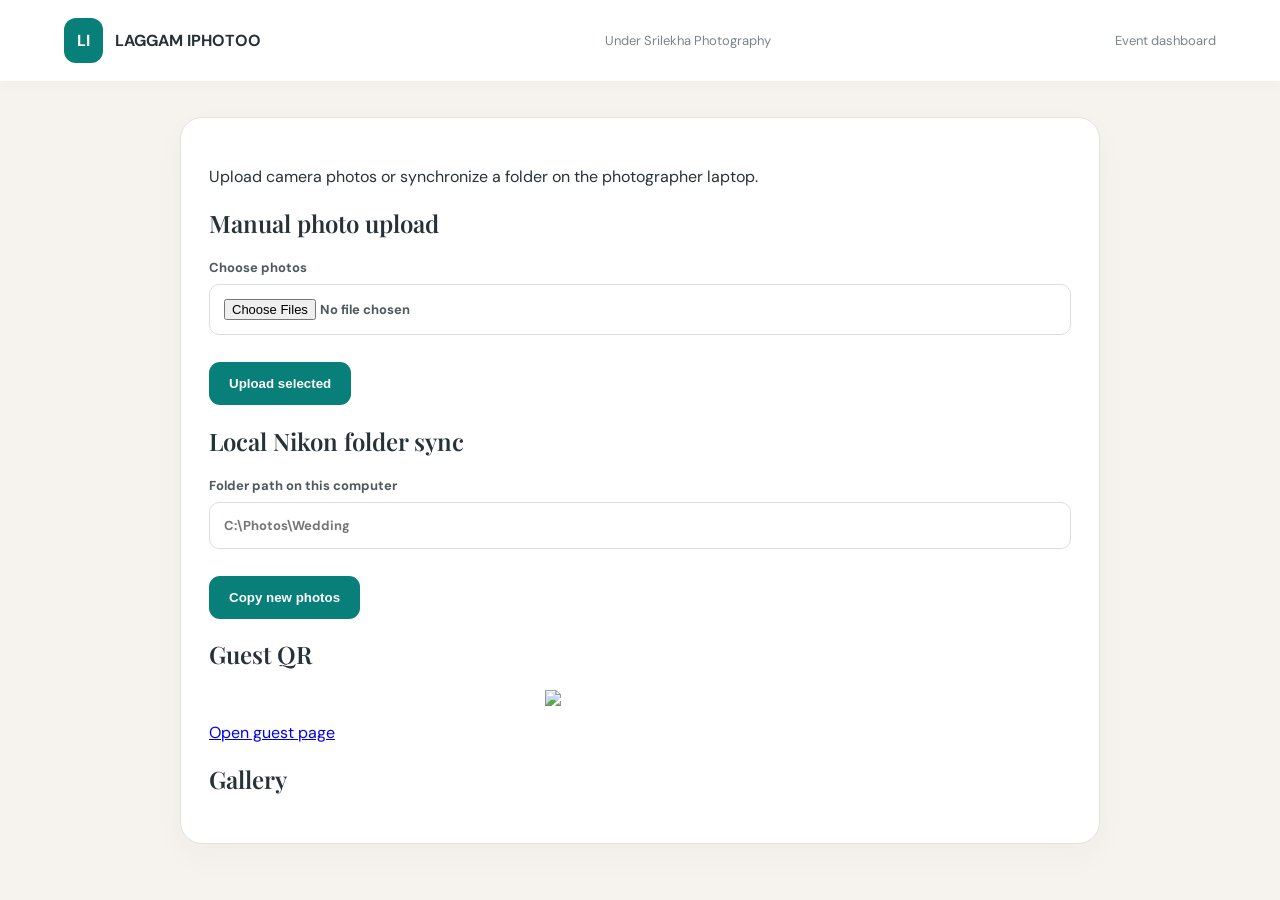
==== static/admin.html @ aba1d972 "LAGGAM IPHOTOO wedding platform" ====
<!doctype html><html><head><meta charset="utf-8"><meta name="viewport" content="width=device-width,initial-scale=1"><title>Event admin | LAGGAM IPHOTOO</title><link rel="stylesheet" href="/static/style.css"></head><body><nav><div class="logo">LI</div><b>LAGGAM IPHOTOO</b><span>Under Srilekha Photography</span><span>Event dashboard</span></nav><main><section class="panel"><h1 id="title"></h1><p>Upload camera photos or synchronize a folder on the photographer laptop.</p><h2>Manual photo upload</h2><form id="upload"><label>Choose photos<input type="file" name="file" accept="image/*" multiple required></label><button>Upload selected</button></form><h2>Local Nikon folder sync</h2><form id="sync"><label>Folder path on this computer<input name="folder" placeholder="C:\Photos\Wedding" required></label><button>Copy new photos</button></form><p id="status"></p><h2>Guest QR</h2><img id="qr" class="qr" src="/api/events/__ID__/qr"><p><a href="/event/__ID__">Open guest page</a></p><h2>Gallery</h2><div id="gallery" class="gallery"></div></section></main><script>const ev=__EVENT__,id='__ID__';document.querySelector('#title').textContent=ev.name;async function refresh(){let r=await fetch(`/api/events/${id}/photos`),a=await r.json();document.querySelector('#gallery').innerHTML=a.map(x=>`<article><img src="${x.url}"><a download href="${x.url}">Download</a></article>`).join('')}refresh();document.querySelector('#upload').onsubmit=async e=>{e.preventDefault();let files=e.target.file.files,s=document.querySelector('#status');for(let f of files){let fd=new FormData();fd.append('file',f);await fetch(`/api/events/${id}/upload`,{method:'POST',body:fd})}s.textContent='Upload complete';refresh()};document.querySelector('#sync').onsubmit=async e=>{e.preventDefault();let r=await fetch(`/api/events/${id}/sync-folder`,{method:'POST',body:new FormData(e.target)}),d=await r.json();document.querySelector('#status').textContent=d.copied!==undefined?`${d.copied} new photos copied`:d.detail;refresh()};</script></body></html>
---- static/style.css ----
@import url('https://fonts.googleapis.com/css2?family=DM+Sans:wght@400;500;700&family=Playfair+Display:wght@500;600;700&display=swap');:root{--teal:#087f78;--gold:#d6ad65;--ink:#263238;--cream:#fffaf2}*{box-sizing:border-box}body{margin:0;background:#f6f3ef;color:var(--ink);font-family:'DM Sans',sans-serif}nav{display:flex;align-items:center;gap:12px;padding:18px max(5vw,20px);background:white;box-shadow:0 2px 14px #00000008}nav span{margin-left:auto;color:#78858a;font-size:13px}.logo{background:var(--teal);color:white;font-weight:700;border-radius:12px;padding:12px 13px}main{max-width:960px;margin:36px auto;padding:0 20px}.hero{padding:35px 10px 24px}.eyebrow{letter-spacing:3px;color:var(--teal);font-size:11px;font-weight:700}.hero h1,.wedding h1{font:600 clamp(38px,7vw,65px) 'Playfair Display',serif;margin:12px 0}.hero h1 em{color:var(--teal)}.hero p{color:#657176;max-width:550px;line-height:1.7}.panel,.wedding{background:white;border:1px solid #e8e1d8;border-radius:22px;padding:28px;margin:18px 0;box-shadow:0 12px 35px #3b241008}.panel h2{font:600 24px 'Playfair Display',serif}label{display:block;font-size:13px;font-weight:700;margin:15px 0;color:#4c5a5d}input{display:block;width:100%;margin-top:8px;border:1px solid #d9dfdd;border-radius:10px;padding:14px;font:inherit;background:#fff}button{background:var(--teal);color:white;border:0;border-radius:11px;padding:14px 20px;font-weight:700;cursor:pointer;margin-top:12px}button:hover{filter:brightness(.94)}.two{display:grid;grid-template-columns:1fr 1fr;gap:16px}.success{margin-top:20px;padding:18px;background:#edf8f4;border-radius:12px;line-height:2}.qr{width:190px;max-width:100%;display:block;margin:15px auto}.wedding{text-align:center;padding:clamp(35px,8vw,75px) 25px;background:linear-gradient(135deg,#fffaf2,#f8e8df);border-color:#ead5b4}.wedding h1{font-size:clamp(35px,8vw,62px);color:#7d3045}.wedding p{color:#74656a;line-height:1.7}.ornament{color:var(--gold);margin:20px}.hidden{display:none}.gallery{display:grid;grid-template-columns:repeat(auto-fill,minmax(160px,1fr));gap:14px;margin-top:20px}.gallery article{background:#fff;border:1px solid #e6e6e6;border-radius:12px;overflow:hidden}.gallery img{width:100%;height:190px;object-fit:cover}.gallery a{display:block;padding:10px;color:var(--teal);font-weight:700}footer{text-align:center;color:#92999a;padding:35px;font-size:12px}@media(max-width:600px){main{margin:15px auto}.two{grid-template-columns:1fr}nav span{font-size:11px}.panel{padding:20px}}
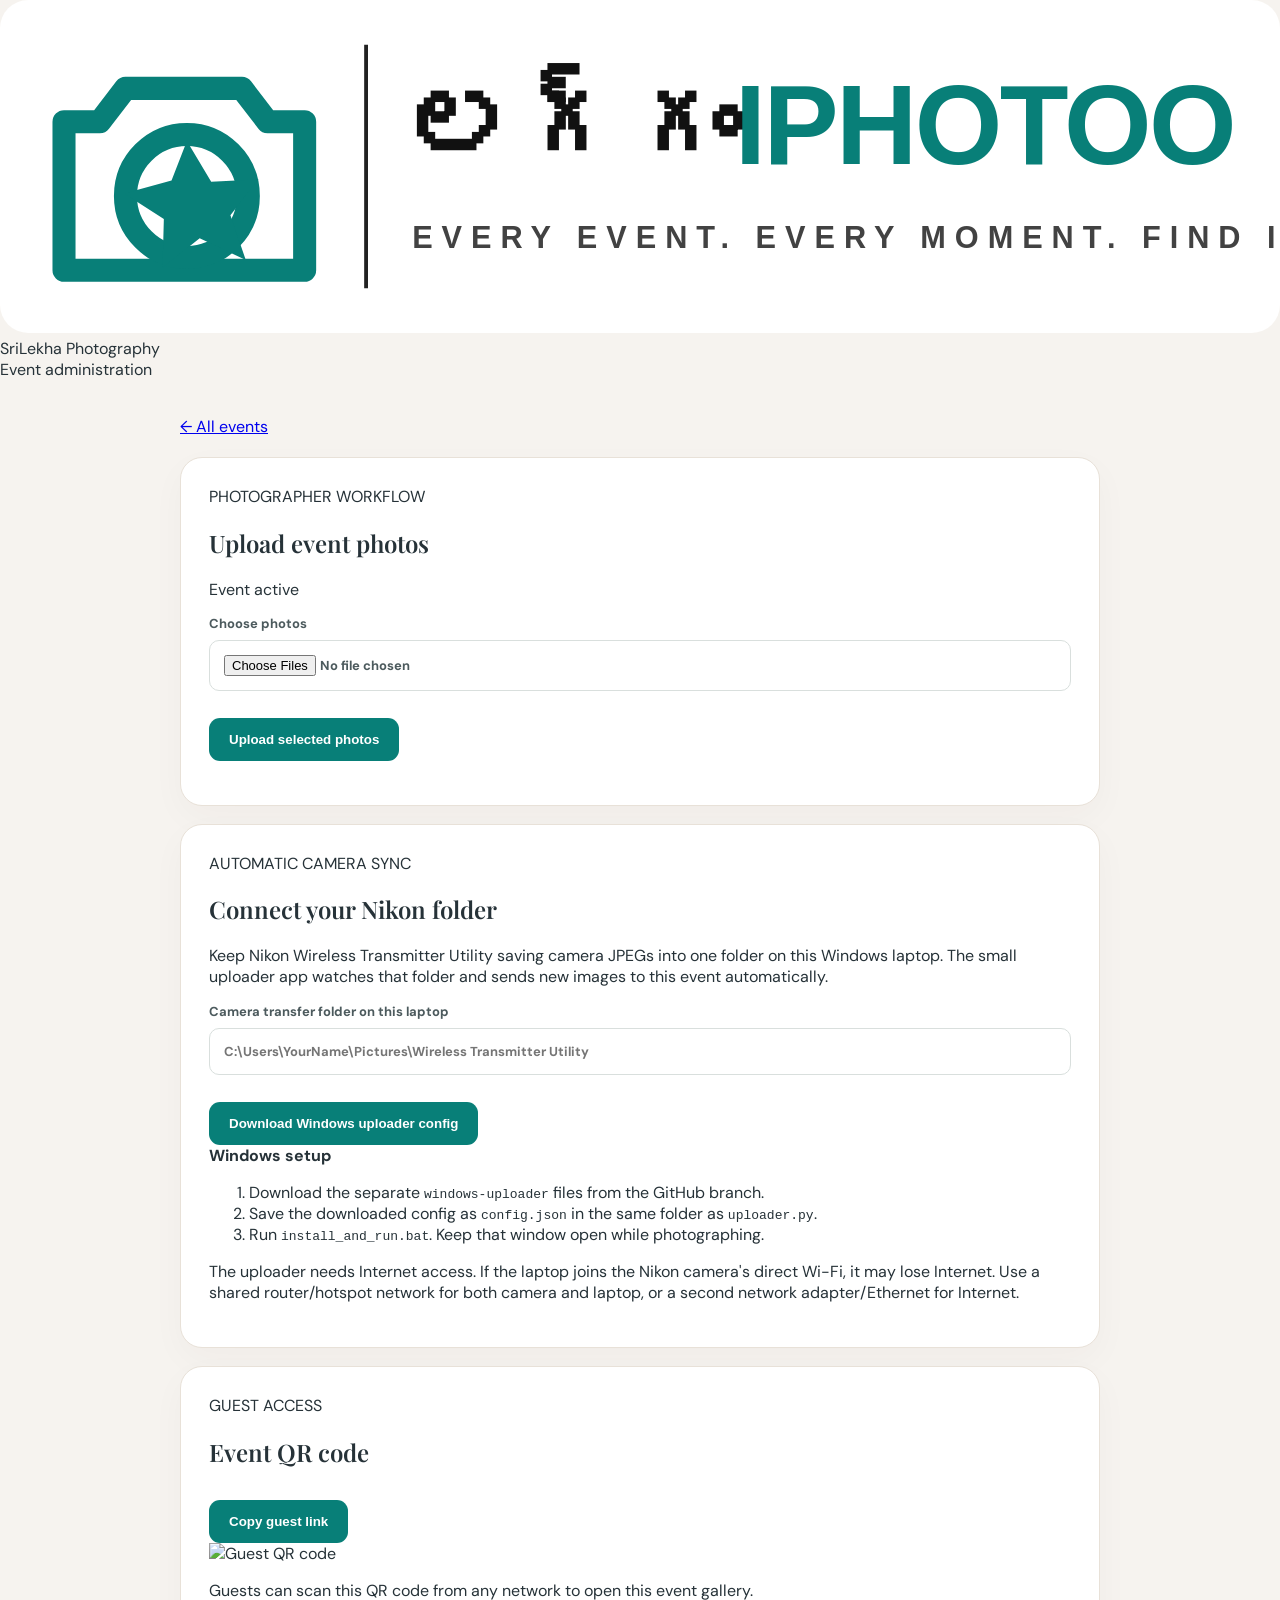
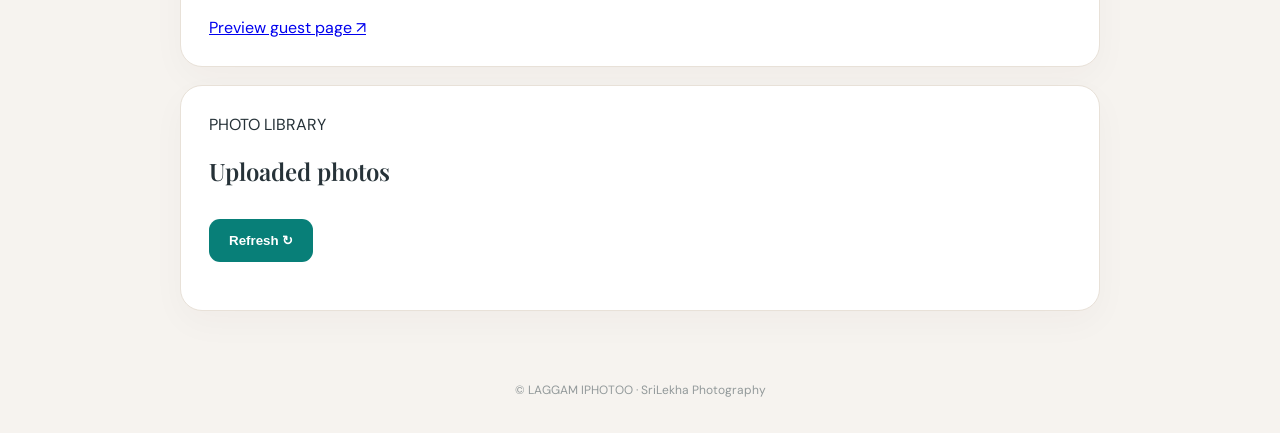
==== commit 0f322926: "Refresh event branding and event management UI" ====
--- a/static/admin.html
+++ b/static/admin.html
@@ -1 +1,19 @@
-<!doctype html><html><head><meta charset="utf-8"><meta name="viewport" content="width=device-width,initial-scale=1"><title>Event admin | LAGGAM IPHOTOO</title><link rel="stylesheet" href="/static/style.css"></head><body><nav><div class="logo">LI</div><b>LAGGAM IPHOTOO</b><span>Under Srilekha Photography</span><span>Event dashboard</span></nav><main><section class="panel"><h1 id="title"></h1><p>Upload camera photos or synchronize a folder on the photographer laptop.</p><h2>Manual photo upload</h2><form id="upload"><label>Choose photos<input type="file" name="file" accept="image/*" multiple required></label><button>Upload selected</button></form><h2>Local Nikon folder sync</h2><form id="sync"><label>Folder path on this computer<input name="folder" placeholder="C:\Photos\Wedding" required></label><button>Copy new photos</button></form><p id="status"></p><h2>Guest QR</h2><img id="qr" class="qr" src="/api/events/__ID__/qr"><p><a href="/event/__ID__">Open guest page</a></p><h2>Gallery</h2><div id="gallery" class="gallery"></div></section></main><script>const ev=__EVENT__,id='__ID__';document.querySelector('#title').textContent=ev.name;async function refresh(){let r=await fetch(`/api/events/${id}/photos`),a=await r.json();document.querySelector('#gallery').innerHTML=a.map(x=>`<article><img src="${x.url}"><a download href="${x.url}">Download</a></article>`).join('')}refresh();document.querySelector('#upload').onsubmit=async e=>{e.preventDefault();let files=e.target.file.files,s=document.querySelector('#status');for(let f of files){let fd=new FormData();fd.append('file',f);await fetch(`/api/events/${id}/upload`,{method:'POST',body:fd})}s.textContent='Upload complete';refresh()};document.querySelector('#sync').onsubmit=async e=>{e.preventDefault();let r=await fetch(`/api/events/${id}/sync-folder`,{method:'POST',body:new FormData(e.target)}),d=await r.json();document.querySelector('#status').textContent=d.copied!==undefined?`${d.copied} new photos copied`:d.detail;refresh()};</script></body></html>+<!doctype html>
+<html lang="en"><head><meta charset="utf-8"><meta name="viewport" content="width=device-width,initial-scale=1"><title>Event admin | LAGGAM IPHOTOO</title><link rel="stylesheet" href="/static/style.css"></head><body>
+<header class="site-header"><a class="brand" href="/"><img src="/static/logo.svg" alt="LAGGAM IPHOTOO logo"></a><div class="studio-name">SriLekha Photography</div><span class="header-tagline">Event administration</span></header>
+<main class="shell admin-shell"><a class="back-link" href="/">← All events</a><section class="admin-title"><div><div class="section-kicker" id="event-type"></div><h1 id="event-name"></h1><p id="event-meta" class="muted"></p></div><div class="event-code-badge" id="event-code"></div></section>
+<section class="panel"><div class="events-heading"><div><div class="section-kicker">PHOTOGRAPHER WORKFLOW</div><h2>Upload event photos</h2></div><span class="status-pill">Event active</span></div><form id="upload-form"><label>Choose photos<input type="file" name="files" accept="image/jpeg,image/png,image/webp" multiple required></label><button class="primary" type="submit">Upload selected photos</button></form><p id="upload-status" class="status-message" aria-live="polite"></p></section>
+<section class="panel"><div class="section-kicker">AUTOMATIC CAMERA SYNC</div><h2>Connect your Nikon folder</h2><p>Keep Nikon Wireless Transmitter Utility saving camera JPEGs into one folder on this Windows laptop. The small uploader app watches that folder and sends new images to this event automatically.</p><label>Camera transfer folder on this laptop<input id="watch-folder" placeholder="C:\Users\YourName\Pictures\Wireless Transmitter Utility"></label><button class="secondary" id="download-config" type="button">Download Windows uploader config</button><div class="instruction-box"><strong>Windows setup</strong><ol><li>Download the separate <code>windows-uploader</code> files from the GitHub branch.</li><li>Save the downloaded config as <code>config.json</code> in the same folder as <code>uploader.py</code>.</li><li>Run <code>install_and_run.bat</code>. Keep that window open while photographing.</li></ol></div><p class="warning-note">The uploader needs Internet access. If the laptop joins the Nikon camera's direct Wi-Fi, it may lose Internet. Use a shared router/hotspot network for both camera and laptop, or a second network adapter/Ethernet for Internet.</p></section>
+<section class="panel"><div class="events-heading"><div><div class="section-kicker">GUEST ACCESS</div><h2>Event QR code</h2></div><button class="secondary small" id="copy-link" type="button">Copy guest link</button></div><img id="qr" class="qr-large" src="/api/events/__ID__/qr" alt="Guest QR code"><p class="muted">Guests can scan this QR code from any network to open this event gallery.</p><a class="text-link" href="/event/__ID__" target="_blank">Preview guest page ↗</a></section>
+<section class="panel"><div class="events-heading"><div><div class="section-kicker">PHOTO LIBRARY</div><h2>Uploaded photos</h2></div><button class="secondary small" id="refresh-gallery" type="button">Refresh ↻</button></div><p id="photo-count" class="muted"></p><div id="gallery" class="gallery"></div></section></main><footer>© LAGGAM IPHOTOO <span>·</span> SriLekha Photography</footer>
+<script>
+const ev=__EVENT__,id='__ID__',adminToken='__ADMIN_TOKEN__';const $=s=>document.querySelector(s);const auth={'X-Admin-Token':adminToken};
+$('#event-name').textContent=ev.name;$('#event-type').textContent=(ev.event_type||'EVENT').toUpperCase();$('#event-meta').textContent=[ev.date,ev.venue].filter(Boolean).join(' · ');$('#event-code').textContent='CODE '+id;
+const guestUrl=location.origin+'/event/'+id;
+async function refreshGallery(){try{const r=await fetch('/api/events/'+id+'/photos',{headers:auth});if(!r.ok)throw new Error('Gallery access denied. Reopen the private admin link.');const photos=await r.json();$('#photo-count').textContent=photos.length+' photos in this event';$('#gallery').innerHTML='';for(const p of photos){const article=document.createElement('article'),img=document.createElement('img'),a=document.createElement('a');img.src=p.url;img.alt='Event photo';a.href=p.url;a.download=p.name;a.textContent='Download';article.append(img,a);$('#gallery').append(article)}if(!photos.length)$('#gallery').innerHTML='<p class="muted">No photos uploaded yet.</p>'}catch(e){$('#photo-count').textContent=e.message}}
+$('#upload-form').onsubmit=async e=>{e.preventDefault();const files=[...e.target.files.files];const status=$('#upload-status');for(let i=0;i<files.length;i++){status.textContent='Uploading '+(i+1)+' of '+files.length+'…';const fd=new FormData();fd.append('file',files[i]);const r=await fetch('/api/events/'+id+'/upload',{method:'POST',headers:auth,body:fd});const d=await r.json();if(!r.ok){status.textContent=d.detail||'Upload failed';return}}status.textContent='Uploads complete. Face indexing is attempted for each photo; check the status returned by the server.';e.target.reset();refreshGallery()};
+$('#refresh-gallery').onclick=refreshGallery;
+$('#copy-link').onclick=()=>navigator.clipboard?.writeText(guestUrl);
+$('#download-config').onclick=()=>{const folder=$('#watch-folder').value.trim();if(!folder){alert('Enter the exact Nikon transfer folder path first.');return}const config={base_url:location.origin,event_id:id,admin_token:adminToken,watch_folder:folder,poll_seconds:4};const blob=new Blob([JSON.stringify(config,null,2)],{type:'application/json'});const url=URL.createObjectURL(blob),a=document.createElement('a');a.href=url;a.download='laggam-uploader-'+id+'.json';a.click();URL.revokeObjectURL(url)};
+refreshGallery();
+</script></body></html>
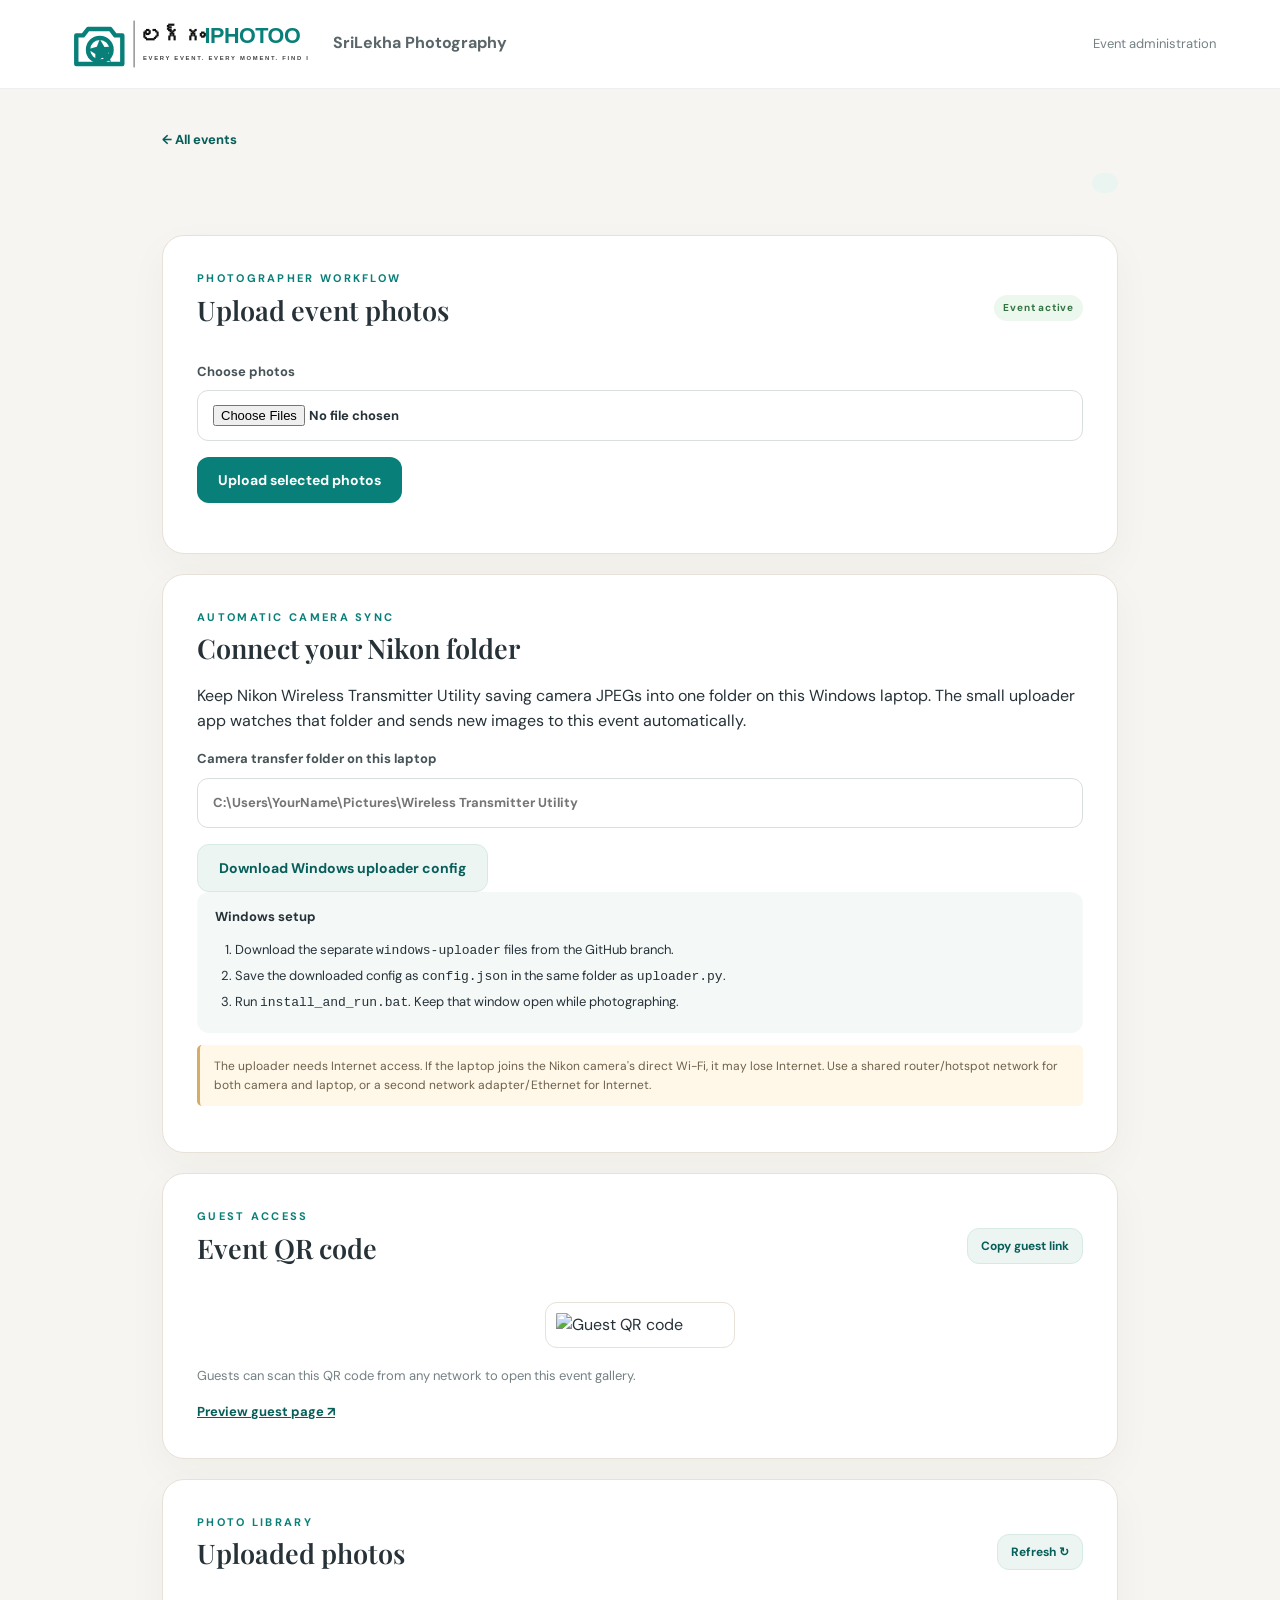
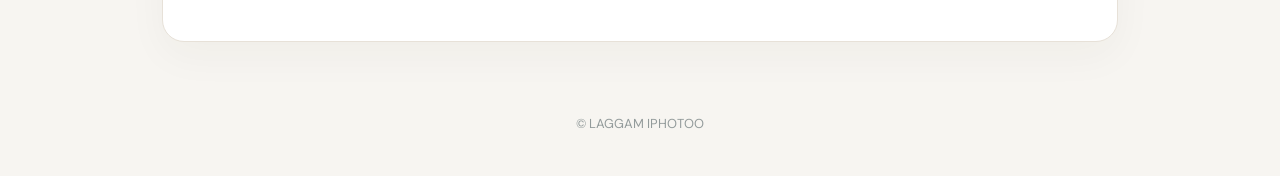
==== commit 3c672577: "Keep SriLekha Photography branding in header only" ====
--- a/static/admin.html
+++ b/static/admin.html
@@ -5,7 +5,7 @@
 <section class="panel"><div class="events-heading"><div><div class="section-kicker">PHOTOGRAPHER WORKFLOW</div><h2>Upload event photos</h2></div><span class="status-pill">Event active</span></div><form id="upload-form"><label>Choose photos<input type="file" name="files" accept="image/jpeg,image/png,image/webp" multiple required></label><button class="primary" type="submit">Upload selected photos</button></form><p id="upload-status" class="status-message" aria-live="polite"></p></section>
 <section class="panel"><div class="section-kicker">AUTOMATIC CAMERA SYNC</div><h2>Connect your Nikon folder</h2><p>Keep Nikon Wireless Transmitter Utility saving camera JPEGs into one folder on this Windows laptop. The small uploader app watches that folder and sends new images to this event automatically.</p><label>Camera transfer folder on this laptop<input id="watch-folder" placeholder="C:\Users\YourName\Pictures\Wireless Transmitter Utility"></label><button class="secondary" id="download-config" type="button">Download Windows uploader config</button><div class="instruction-box"><strong>Windows setup</strong><ol><li>Download the separate <code>windows-uploader</code> files from the GitHub branch.</li><li>Save the downloaded config as <code>config.json</code> in the same folder as <code>uploader.py</code>.</li><li>Run <code>install_and_run.bat</code>. Keep that window open while photographing.</li></ol></div><p class="warning-note">The uploader needs Internet access. If the laptop joins the Nikon camera's direct Wi-Fi, it may lose Internet. Use a shared router/hotspot network for both camera and laptop, or a second network adapter/Ethernet for Internet.</p></section>
 <section class="panel"><div class="events-heading"><div><div class="section-kicker">GUEST ACCESS</div><h2>Event QR code</h2></div><button class="secondary small" id="copy-link" type="button">Copy guest link</button></div><img id="qr" class="qr-large" src="/api/events/__ID__/qr" alt="Guest QR code"><p class="muted">Guests can scan this QR code from any network to open this event gallery.</p><a class="text-link" href="/event/__ID__" target="_blank">Preview guest page ↗</a></section>
-<section class="panel"><div class="events-heading"><div><div class="section-kicker">PHOTO LIBRARY</div><h2>Uploaded photos</h2></div><button class="secondary small" id="refresh-gallery" type="button">Refresh ↻</button></div><p id="photo-count" class="muted"></p><div id="gallery" class="gallery"></div></section></main><footer>© LAGGAM IPHOTOO <span>·</span> SriLekha Photography</footer>
+<section class="panel"><div class="events-heading"><div><div class="section-kicker">PHOTO LIBRARY</div><h2>Uploaded photos</h2></div><button class="secondary small" id="refresh-gallery" type="button">Refresh ↻</button></div><p id="photo-count" class="muted"></p><div id="gallery" class="gallery"></div></section></main><footer>© LAGGAM IPHOTOO</footer>
 <script>
 const ev=__EVENT__,id='__ID__',adminToken='__ADMIN_TOKEN__';const $=s=>document.querySelector(s);const auth={'X-Admin-Token':adminToken};
 $('#event-name').textContent=ev.name;$('#event-type').textContent=(ev.event_type||'EVENT').toUpperCase();$('#event-meta').textContent=[ev.date,ev.venue].filter(Boolean).join(' · ');$('#event-code').textContent='CODE '+id;
--- a/static/style.css
+++ b/static/style.css
@@ -1 +1,15 @@
-@import url('https://fonts.googleapis.com/css2?family=DM+Sans:wght@400;500;700&family=Playfair+Display:wght@500;600;700&display=swap');:root{--teal:#087f78;--gold:#d6ad65;--ink:#263238;--cream:#fffaf2}*{box-sizing:border-box}body{margin:0;background:#f6f3ef;color:var(--ink);font-family:'DM Sans',sans-serif}nav{display:flex;align-items:center;gap:12px;padding:18px max(5vw,20px);background:white;box-shadow:0 2px 14px #00000008}nav span{margin-left:auto;color:#78858a;font-size:13px}.logo{background:var(--teal);color:white;font-weight:700;border-radius:12px;padding:12px 13px}main{max-width:960px;margin:36px auto;padding:0 20px}.hero{padding:35px 10px 24px}.eyebrow{letter-spacing:3px;color:var(--teal);font-size:11px;font-weight:700}.hero h1,.wedding h1{font:600 clamp(38px,7vw,65px) 'Playfair Display',serif;margin:12px 0}.hero h1 em{color:var(--teal)}.hero p{color:#657176;max-width:550px;line-height:1.7}.panel,.wedding{background:white;border:1px solid #e8e1d8;border-radius:22px;padding:28px;margin:18px 0;box-shadow:0 12px 35px #3b241008}.panel h2{font:600 24px 'Playfair Display',serif}label{display:block;font-size:13px;font-weight:700;margin:15px 0;color:#4c5a5d}input{display:block;width:100%;margin-top:8px;border:1px solid #d9dfdd;border-radius:10px;padding:14px;font:inherit;background:#fff}button{background:var(--teal);color:white;border:0;border-radius:11px;padding:14px 20px;font-weight:700;cursor:pointer;margin-top:12px}button:hover{filter:brightness(.94)}.two{display:grid;grid-template-columns:1fr 1fr;gap:16px}.success{margin-top:20px;padding:18px;background:#edf8f4;border-radius:12px;line-height:2}.qr{width:190px;max-width:100%;display:block;margin:15px auto}.wedding{text-align:center;padding:clamp(35px,8vw,75px) 25px;background:linear-gradient(135deg,#fffaf2,#f8e8df);border-color:#ead5b4}.wedding h1{font-size:clamp(35px,8vw,62px);color:#7d3045}.wedding p{color:#74656a;line-height:1.7}.ornament{color:var(--gold);margin:20px}.hidden{display:none}.gallery{display:grid;grid-template-columns:repeat(auto-fill,minmax(160px,1fr));gap:14px;margin-top:20px}.gallery article{background:#fff;border:1px solid #e6e6e6;border-radius:12px;overflow:hidden}.gallery img{width:100%;height:190px;object-fit:cover}.gallery a{display:block;padding:10px;color:var(--teal);font-weight:700}footer{text-align:center;color:#92999a;padding:35px;font-size:12px}@media(max-width:600px){main{margin:15px auto}.two{grid-template-columns:1fr}nav span{font-size:11px}.panel{padding:20px}}+@import url('https://fonts.googleapis.com/css2?family=DM+Sans:wght@400;500;600;700&family=Playfair+Display:wght@500;600;700&family=Noto+Sans+Telugu:wght@500;700&display=swap');
+:root{--teal:#087f78;--teal-dark:#075e59;--gold:#d5ad64;--ink:#263238;--muted:#758084;--cream:#fbf7f0;--border:#e7e1d8;--rose:#80334b}
+*{box-sizing:border-box}body{margin:0;background:#f7f5f1;color:var(--ink);font-family:'DM Sans',sans-serif;line-height:1.55}
+.site-header{min-height:82px;padding:12px clamp(18px,5vw,70px);background:#fff;display:flex;align-items:center;gap:24px;border-bottom:1px solid #eee;position:sticky;top:0;z-index:10}
+.brand{display:flex;align-items:center;min-width:240px}.brand img{width:245px;max-width:100%;height:auto;display:block}.studio-name{font-weight:700;color:#596569;white-space:nowrap}.header-tagline{margin-left:auto;color:var(--muted);font-size:13px;text-align:right}
+.shell{max-width:1060px;margin:38px auto;padding:0 22px}.hero{padding:22px 8px 30px}.eyebrow,.section-kicker{color:var(--teal);font-size:11px;letter-spacing:2.3px;font-weight:700;text-transform:uppercase}.hero h1{font:600 clamp(38px,6.5vw,68px)/1.12 'Playfair Display',serif;margin:12px 0 14px}.hero h1 em{color:var(--teal)}.hero p{max-width:720px;color:var(--muted);font-size:17px}
+.panel{background:#fff;border:1px solid var(--border);border-radius:22px;padding:clamp(20px,4vw,34px);margin:20px 0;box-shadow:0 14px 40px #3c28100a}.panel h2,.events-section h2{font:600 27px 'Playfair Display',serif;margin:4px 0 20px}.panel h2{margin-bottom:18px}
+label{display:block;font-size:13px;font-weight:700;color:#465457;margin:16px 0}input,select{display:block;width:100%;margin-top:8px;padding:14px 15px;border:1px solid #d9dfdc;border-radius:11px;font:inherit;background:white;color:var(--ink);min-height:48px}input:focus,select:focus{outline:2px solid #b9dfd8;border-color:var(--teal)}
+.form-grid{display:grid;grid-template-columns:1fr 1fr;gap:16px}.primary,.secondary{border:0;border-radius:12px;padding:14px 21px;font:700 14px 'DM Sans',sans-serif;cursor:pointer;display:inline-flex;align-items:center;justify-content:center;gap:12px;text-decoration:none}.primary{background:var(--teal);color:white}.primary:hover,.primary-link:hover{background:var(--teal-dark)}.primary:disabled{opacity:.6;cursor:wait}.secondary{background:#edf5f3;color:var(--teal-dark);border:1px solid #d8eae6}.small{padding:9px 13px;font-size:12px}.form-note,.muted{color:var(--muted);font-size:13px}.created-card{margin-top:24px;padding:22px;border-radius:16px;background:#eff8f5;border:1px solid #d8ebe5}.success-kicker{font-size:11px;letter-spacing:2px;color:var(--teal);font-weight:700}.created-card h3{font:600 24px 'Playfair Display',serif;margin:7px 0}.created-code{display:flex;align-items:center;gap:9px;flex-wrap:wrap}.copy-button{border:1px solid #c9dfd9;background:white;color:var(--teal-dark);padding:5px 9px;border-radius:7px}.created-actions,.event-actions{display:flex;gap:15px;align-items:center;flex-wrap:wrap;margin-top:14px}.primary-link{background:var(--teal);color:#fff;border-radius:9px;padding:10px 13px;text-decoration:none;font-weight:700;font-size:13px}.text-link,.back-link{color:var(--teal-dark);font-weight:700;font-size:13px}.qr-large{display:block;width:190px;max-width:80%;background:white;padding:10px;border:1px solid var(--border);border-radius:12px;margin:18px auto}
+.events-section{margin:42px 0}.events-heading{display:flex;justify-content:space-between;align-items:center;gap:15px}.events-section h2{margin:5px 0 15px}.events-grid{display:grid;grid-template-columns:repeat(auto-fit,minmax(250px,1fr));gap:15px}.event-card{background:white;border:1px solid var(--border);border-radius:16px;padding:18px;box-shadow:0 8px 24px #3c281008}.event-card-top{display:flex;justify-content:space-between;gap:10px;align-items:center}.event-type,.event-code,.event-code-badge,.status-pill{font-size:10px;letter-spacing:.8px;font-weight:700;border-radius:40px;padding:5px 9px;background:#eaf5f2;color:var(--teal-dark)}.event-code{background:#f3f1ec;color:#697174}.event-card h3{font:600 21px 'Playfair Display',serif;margin:14px 0 4px}.event-stats{font-size:12px;color:var(--muted);margin-top:10px}.event-actions{border-top:1px solid #eee;margin-top:15px;padding-top:13px}.tiny{font-size:11px}.empty-state{background:white;padding:25px;border:1px dashed #d6dedb;border-radius:14px;color:var(--muted)}
+footer{text-align:center;color:#939b9b;padding:34px 15px 45px;font-size:13px}footer span{color:var(--gold)}
+.guest-shell{max-width:840px}.event-cover{border:1px solid #ead7ba;border-radius:32px;padding:clamp(35px,8vw,80px) clamp(24px,7vw,70px);text-align:center;background:linear-gradient(140deg,#fffaf2,#f7e8df);box-shadow:0 18px 45px #60442a0d}.event-cover h1{font:600 clamp(35px,7.5vw,64px)/1.17 'Playfair Display',serif;color:var(--rose);margin:18px auto;max-width:700px;overflow-wrap:anywhere}.event-meta{color:#80777a}.gold-divider{color:var(--gold);font-size:22px;margin:28px}.cover-copy{max-width:500px;margin:0 auto 30px;color:#746a6e;font-size:18px}.find-button{font-size:17px;padding:18px 30px}
+.admin-shell{max-width:1000px}.back-link{text-decoration:none}.admin-title{display:flex;justify-content:space-between;align-items:center;gap:15px;padding:22px 0}.admin-title h1{font:600 clamp(28px,5vw,44px) 'Playfair Display',serif;margin:5px 0}.event-code-badge{font-size:12px;padding:10px 13px}.status-pill{background:#ecf7ed;color:#327340}.instruction-box{background:#f4f8f7;padding:15px 18px;border-radius:12px;font-size:13px}.instruction-box ol{padding-left:20px;margin-bottom:0}.instruction-box li{margin:5px 0}.warning-note,.privacy-note{background:#fff8e9;border-left:3px solid var(--gold);padding:12px 14px;color:#6e604b;font-size:12px;border-radius:5px}.privacy-note{background:#f3f7f6;border-left-color:var(--teal)}
+.gallery{display:grid;grid-template-columns:repeat(auto-fill,minmax(155px,1fr));gap:13px;margin-top:18px}.gallery article{background:white;border:1px solid var(--border);border-radius:12px;overflow:hidden}.gallery img{width:100%;height:185px;object-fit:cover;display:block}.gallery a{display:block;padding:10px;color:var(--teal-dark);font-size:13px;font-weight:700}.consent-row{display:flex;gap:10px;align-items:flex-start;font-size:12px;font-weight:500;line-height:1.5}.consent-row input{width:18px;min-width:18px;height:18px;min-height:18px;margin:2px 0 0}.status-message{margin:16px 0;color:var(--teal-dark);font-size:14px}.error{color:#a12828}.hidden{display:none!important}
+@media(max-width:680px){.site-header{gap:10px;padding:10px 13px;flex-wrap:wrap}.brand{min-width:0;width:58%}.brand img{width:100%;max-width:230px}.studio-name{font-size:11px}.header-tagline{display:none}.shell{margin:18px auto;padding:0 14px}.form-grid{grid-template-columns:1fr;gap:0}.hero p{font-size:15px}.events-heading{align-items:flex-start}.event-actions{gap:11px}.event-cover{border-radius:23px}.admin-title{align-items:flex-start;flex-direction:column}.panel{border-radius:17px}.cover-copy{font-size:16px}}
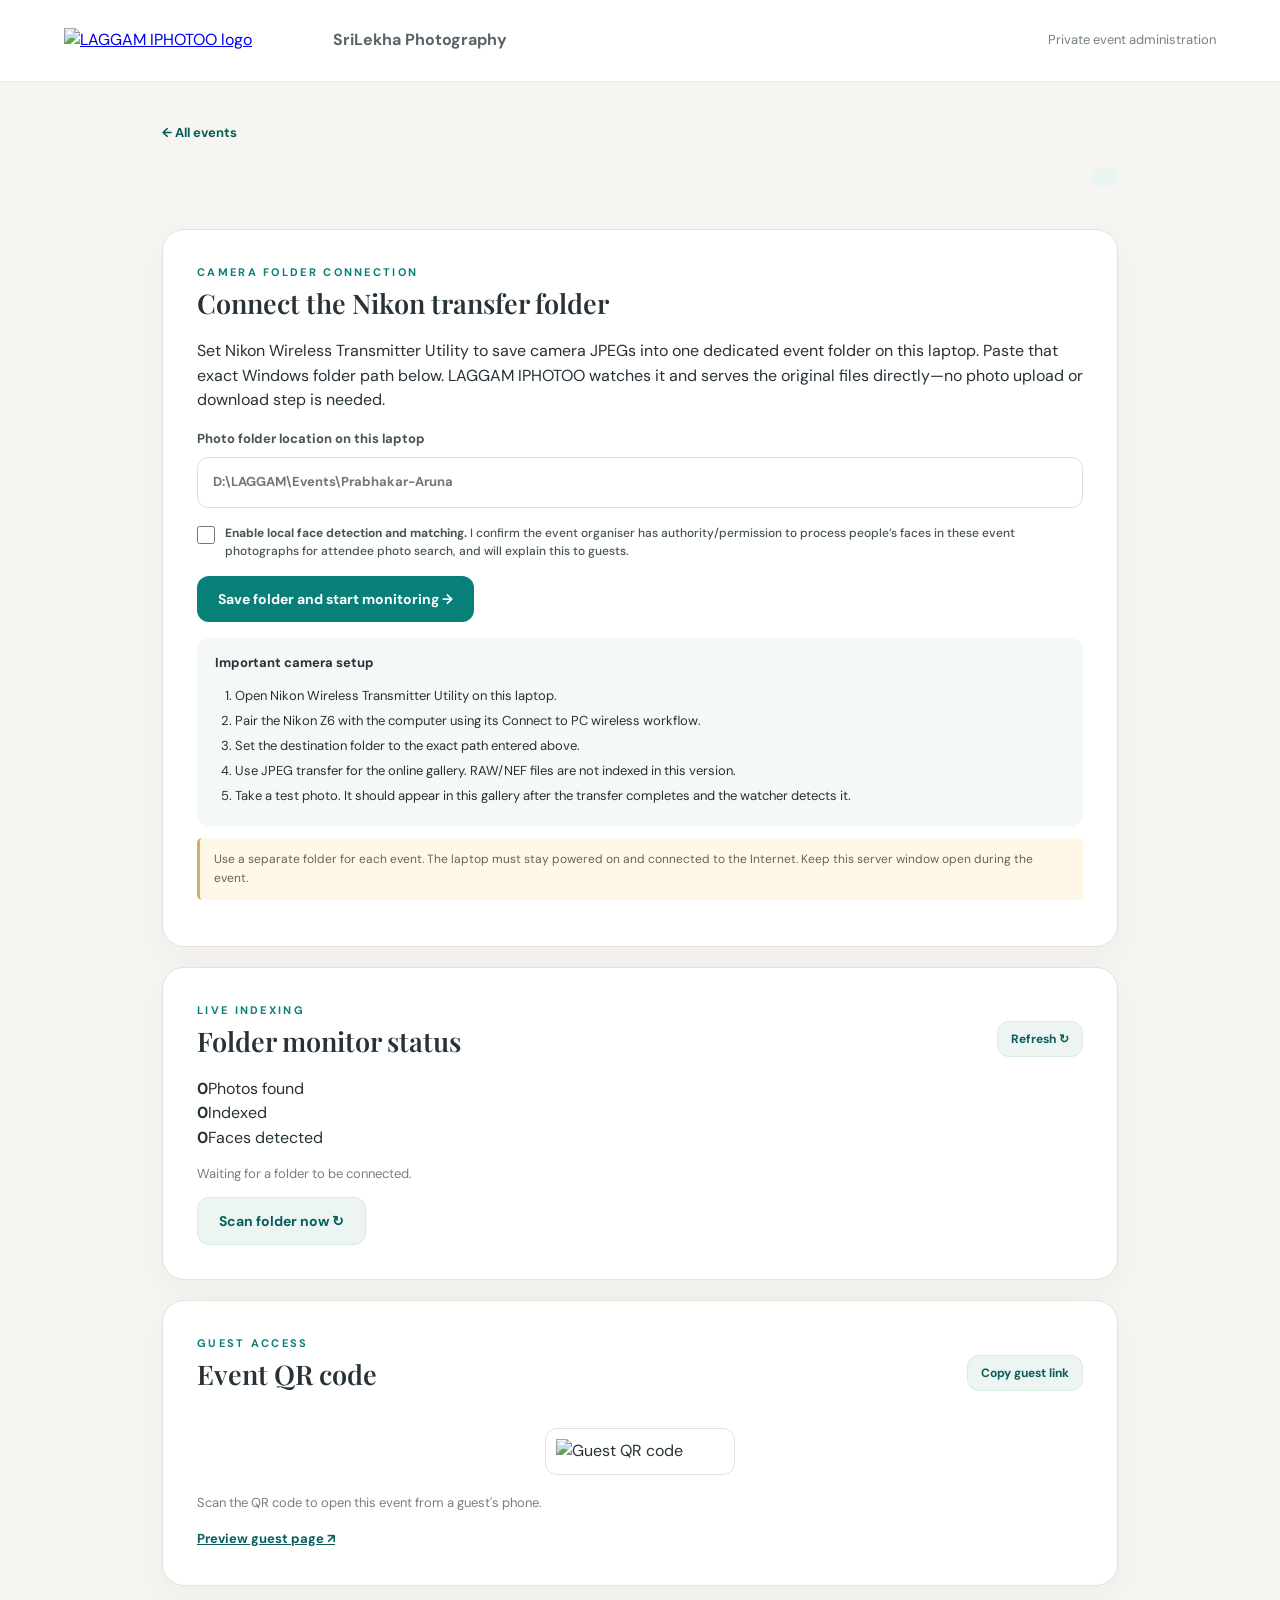
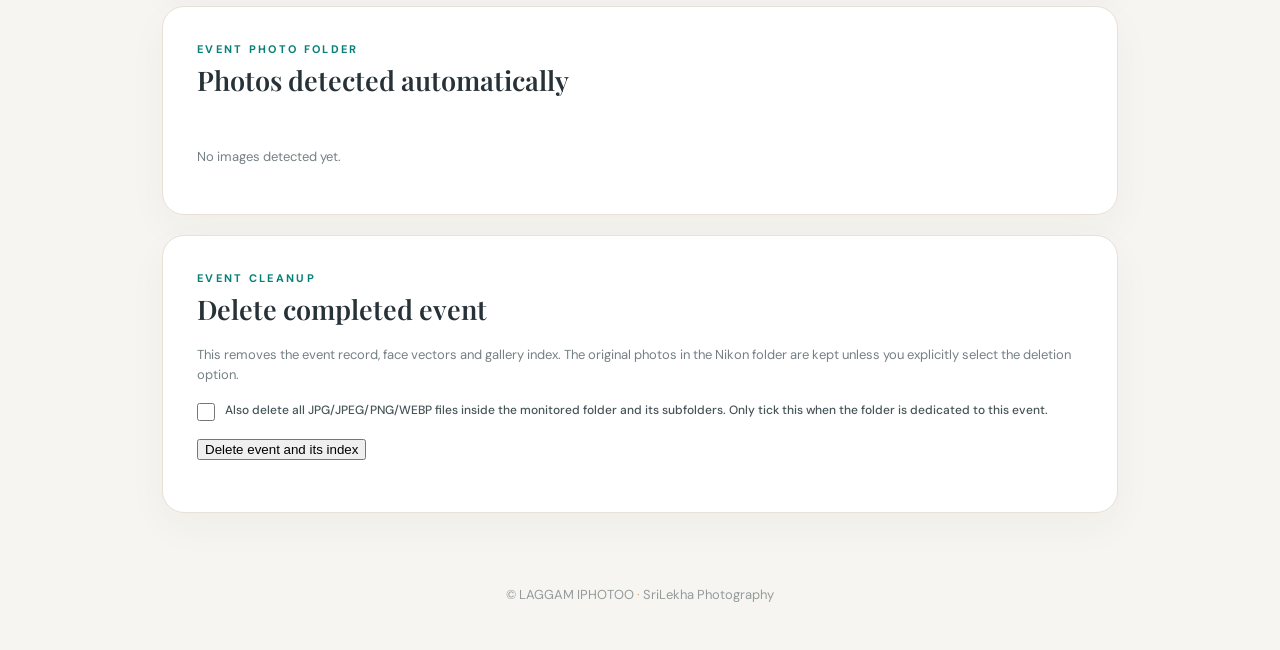
==== commit 83aa9027: "Build event pages for local folder monitoring" ====
--- a/static/admin.html
+++ b/static/admin.html
@@ -1,19 +1,45 @@
 <!doctype html>
 <html lang="en"><head><meta charset="utf-8"><meta name="viewport" content="width=device-width,initial-scale=1"><title>Event admin | LAGGAM IPHOTOO</title><link rel="stylesheet" href="/static/style.css"></head><body>
-<header class="site-header"><a class="brand" href="/"><img src="/static/logo.svg" alt="LAGGAM IPHOTOO logo"></a><div class="studio-name">SriLekha Photography</div><span class="header-tagline">Event administration</span></header>
+<header class="site-header"><a class="brand" href="/"><img src="/static/logo-laggam.jpg" alt="LAGGAM IPHOTOO logo"></a><div class="studio-name">SriLekha Photography</div><span class="header-tagline">Private event administration</span></header>
 <main class="shell admin-shell"><a class="back-link" href="/">← All events</a><section class="admin-title"><div><div class="section-kicker" id="event-type"></div><h1 id="event-name"></h1><p id="event-meta" class="muted"></p></div><div class="event-code-badge" id="event-code"></div></section>
-<section class="panel"><div class="events-heading"><div><div class="section-kicker">PHOTOGRAPHER WORKFLOW</div><h2>Upload event photos</h2></div><span class="status-pill">Event active</span></div><form id="upload-form"><label>Choose photos<input type="file" name="files" accept="image/jpeg,image/png,image/webp" multiple required></label><button class="primary" type="submit">Upload selected photos</button></form><p id="upload-status" class="status-message" aria-live="polite"></p></section>
-<section class="panel"><div class="section-kicker">AUTOMATIC CAMERA SYNC</div><h2>Connect your Nikon folder</h2><p>Keep Nikon Wireless Transmitter Utility saving camera JPEGs into one folder on this Windows laptop. The small uploader app watches that folder and sends new images to this event automatically.</p><label>Camera transfer folder on this laptop<input id="watch-folder" placeholder="C:\Users\YourName\Pictures\Wireless Transmitter Utility"></label><button class="secondary" id="download-config" type="button">Download Windows uploader config</button><div class="instruction-box"><strong>Windows setup</strong><ol><li>Download the separate <code>windows-uploader</code> files from the GitHub branch.</li><li>Save the downloaded config as <code>config.json</code> in the same folder as <code>uploader.py</code>.</li><li>Run <code>install_and_run.bat</code>. Keep that window open while photographing.</li></ol></div><p class="warning-note">The uploader needs Internet access. If the laptop joins the Nikon camera's direct Wi-Fi, it may lose Internet. Use a shared router/hotspot network for both camera and laptop, or a second network adapter/Ethernet for Internet.</p></section>
-<section class="panel"><div class="events-heading"><div><div class="section-kicker">GUEST ACCESS</div><h2>Event QR code</h2></div><button class="secondary small" id="copy-link" type="button">Copy guest link</button></div><img id="qr" class="qr-large" src="/api/events/__ID__/qr" alt="Guest QR code"><p class="muted">Guests can scan this QR code from any network to open this event gallery.</p><a class="text-link" href="/event/__ID__" target="_blank">Preview guest page ↗</a></section>
-<section class="panel"><div class="events-heading"><div><div class="section-kicker">PHOTO LIBRARY</div><h2>Uploaded photos</h2></div><button class="secondary small" id="refresh-gallery" type="button">Refresh ↻</button></div><p id="photo-count" class="muted"></p><div id="gallery" class="gallery"></div></section></main><footer>© LAGGAM IPHOTOO</footer>
+<section class="panel"><div class="section-kicker">CAMERA FOLDER CONNECTION</div><h2>Connect the Nikon transfer folder</h2><p>Set Nikon Wireless Transmitter Utility to save camera JPEGs into one dedicated event folder on this laptop. Paste that exact Windows folder path below. LAGGAM IPHOTOO watches it and serves the original files directly—no photo upload or download step is needed.</p>
+<form id="folder-form"><label>Photo folder location on this laptop<input id="folder-path" name="folder" placeholder="D:\LAGGAM\Events\Prabhakar-Aruna" required></label><label class="consent-row"><input type="checkbox" id="face-enabled" name="face_enabled" value="true"><span><strong>Enable local face detection and matching.</strong> I confirm the event organiser has authority/permission to process people’s faces in these event photographs for attendee photo search, and will explain this to guests.</span></label><button class="primary" type="submit">Save folder and start monitoring →</button></form><p id="folder-status" class="status-message" aria-live="polite"></p><div class="instruction-box"><strong>Important camera setup</strong><ol><li>Open Nikon Wireless Transmitter Utility on this laptop.</li><li>Pair the Nikon Z6 with the computer using its Connect to PC wireless workflow.</li><li>Set the destination folder to the exact path entered above.</li><li>Use JPEG transfer for the online gallery. RAW/NEF files are not indexed in this version.</li><li>Take a test photo. It should appear in this gallery after the transfer completes and the watcher detects it.</li></ol></div><p class="warning-note">Use a separate folder for each event. The laptop must stay powered on and connected to the Internet. Keep this server window open during the event.</p></section>
+<section class="panel"><div class="events-heading"><div><div class="section-kicker">LIVE INDEXING</div><h2>Folder monitor status</h2></div><button class="secondary small" id="refresh-status" type="button">Refresh ↻</button></div><div class="stats-grid"><div><strong id="total-photos">0</strong><span>Photos found</span></div><div><strong id="indexed-photos">0</strong><span>Indexed</span></div><div><strong id="face-count">0</strong><span>Faces detected</span></div></div><p id="monitor-message" class="muted">Waiting for a folder to be connected.</p><button class="secondary" id="rescan" type="button">Scan folder now ↻</button></section>
+<section class="panel"><div class="events-heading"><div><div class="section-kicker">GUEST ACCESS</div><h2>Event QR code</h2></div><button class="secondary small" id="copy-link" type="button">Copy guest link</button></div><img id="qr" class="qr-large" src="/api/events/__ID__/qr" alt="Guest QR code"><p class="muted" id="qr-help">Scan the QR code to open this event from a guest's phone.</p><a class="text-link" href="/event/__ID__" target="_blank">Preview guest page ↗</a></section>
+<section class="panel"><div class="events-heading"><div><div class="section-kicker">EVENT PHOTO FOLDER</div><h2>Photos detected automatically</h2></div></div><div id="gallery" class="gallery"><p class="muted">No images detected yet.</p></div></section>
+<section class="panel danger-panel"><div class="section-kicker">EVENT CLEANUP</div><h2>Delete completed event</h2><p class="muted">This removes the event record, face vectors and gallery index. The original photos in the Nikon folder are kept unless you explicitly select the deletion option.</p><label class="consent-row"><input type="checkbox" id="delete-source"><span>Also delete all JPG/JPEG/PNG/WEBP files inside the monitored folder and its subfolders. Only tick this when the folder is dedicated to this event.</span></label><button class="danger-button" id="delete-event" type="button">Delete event and its index</button><p id="delete-message" class="status-message"></p></section></main><footer>© LAGGAM IPHOTOO <span>·</span> SriLekha Photography</footer>
 <script>
-const ev=__EVENT__,id='__ID__',adminToken='__ADMIN_TOKEN__';const $=s=>document.querySelector(s);const auth={'X-Admin-Token':adminToken};
-$('#event-name').textContent=ev.name;$('#event-type').textContent=(ev.event_type||'EVENT').toUpperCase();$('#event-meta').textContent=[ev.date,ev.venue].filter(Boolean).join(' · ');$('#event-code').textContent='CODE '+id;
+const ev=__EVENT__,id='__ID__',token='__ADMIN_TOKEN__';const $=s=>document.querySelector(s),headers={'X-Admin-Token':token};
+$('#event-name').textContent=ev.name;$('#event-type').textContent=(ev.event_type||'EVENT').toUpperCase();$('#event-meta').textContent=[ev.date,ev.venue].filter(Boolean).join(' · ');$('#event-code').textContent='EVENT CODE '+id;
+$('#folder-path').value=ev.folder_path||'';$('#face-enabled').checked=!!ev.face_search_enabled;
 const guestUrl=location.origin+'/event/'+id;
-async function refreshGallery(){try{const r=await fetch('/api/events/'+id+'/photos',{headers:auth});if(!r.ok)throw new Error('Gallery access denied. Reopen the private admin link.');const photos=await r.json();$('#photo-count').textContent=photos.length+' photos in this event';$('#gallery').innerHTML='';for(const p of photos){const article=document.createElement('article'),img=document.createElement('img'),a=document.createElement('a');img.src=p.url;img.alt='Event photo';a.href=p.url;a.download=p.name;a.textContent='Download';article.append(img,a);$('#gallery').append(article)}if(!photos.length)$('#gallery').innerHTML='<p class="muted">No photos uploaded yet.</p>'}catch(e){$('#photo-count').textContent=e.message}}
-$('#upload-form').onsubmit=async e=>{e.preventDefault();const files=[...e.target.files.files];const status=$('#upload-status');for(let i=0;i<files.length;i++){status.textContent='Uploading '+(i+1)+' of '+files.length+'…';const fd=new FormData();fd.append('file',files[i]);const r=await fetch('/api/events/'+id+'/upload',{method:'POST',headers:auth,body:fd});const d=await r.json();if(!r.ok){status.textContent=d.detail||'Upload failed';return}}status.textContent='Uploads complete. Face indexing is attempted for each photo; check the status returned by the server.';e.target.reset();refreshGallery()};
-$('#refresh-gallery').onclick=refreshGallery;
 $('#copy-link').onclick=()=>navigator.clipboard?.writeText(guestUrl);
-$('#download-config').onclick=()=>{const folder=$('#watch-folder').value.trim();if(!folder){alert('Enter the exact Nikon transfer folder path first.');return}const config={base_url:location.origin,event_id:id,admin_token:adminToken,watch_folder:folder,poll_seconds:4};const blob=new Blob([JSON.stringify(config,null,2)],{type:'application/json'});const url=URL.createObjectURL(blob),a=document.createElement('a');a.href=url;a.download='laggam-uploader-'+id+'.json';a.click();URL.revokeObjectURL(url)};
-refreshGallery();
+$('#folder-form').onsubmit=async e=>{
+ e.preventDefault();const fd=new FormData();fd.append('folder',$('#folder-path').value.trim());fd.append('face_enabled',$('#face-enabled').checked?'true':'false');
+ const status=$('#folder-status');status.textContent='Saving folder connection…';
+ try{const r=await fetch('/api/events/'+id+'/watch-folder',{method:'POST',headers,body:fd}),d=await r.json();if(!r.ok)throw new Error(d.detail||'Folder could not be connected');status.textContent=d.message+' Face AI '+(d.face_search_enabled?'is enabled and will index new photos.':'is disabled; photos will be visible but selfie search will not run.');refreshAll()}
+ catch(err){status.textContent=err.message}
+};
+async function refreshGallery(){
+ try{const r=await fetch('/api/events/'+id+'/photos',{headers});if(!r.ok)throw new Error('Gallery access denied. Reopen this private Admin link.');const photos=await r.json();const box=$('#gallery');box.innerHTML='';
+ if(!photos.length){box.innerHTML='<p class="muted">No images have been detected yet. Take a test photo after configuring Nikon transfer.</p>';return}
+ for(const p of photos){const card=document.createElement('article'),img=document.createElement('img'),a=document.createElement('a'),small=document.createElement('small');img.src=p.url;img.alt='Event photo';a.href=p.url;a.download=p.file_name;a.textContent='Open / download';small.className='photo-status';small.textContent=p.status==='indexed'?(p.faces+' faces indexed'):p.status==='ai_error'?'AI error':p.status==='photos_only'?'Photo saved · AI off':'Waiting for indexing';card.append(img,a,small);box.append(card)}
+ }catch(err){$('#gallery').textContent=err.message}
+}
+async function refreshStatus(){
+ try{const r=await fetch('/api/events/'+id+'/status',{headers});const d=await r.json();if(!r.ok)throw new Error(d.detail||'Status unavailable');$('#total-photos').textContent=d.counts.total;$('#indexed-photos').textContent=d.counts.indexed;$('#face-count').textContent=d.counts.faces;$('#monitor-message').textContent=d.folder_path?'Watching '+d.folder_path+' · '+(d.watcher_running?'monitor active':'monitor not running')+(d.face_search_enabled?' · face AI enabled':' · face AI disabled'):'Connect a camera transfer folder above.';$('#qr-help').textContent=d.public_url?'Guest link active: '+d.public_url+'/event/'+id:'Public link not ready. Restart start_event.bat and wait for the Cloudflare link.'}
+ catch(err){$('#monitor-message').textContent=err.message}
+}
+async function refreshAll(){await refreshStatus();await refreshGallery()}
+$('#refresh-status').onclick=refreshAll;$('#rescan').onclick=async()=>{const r=await fetch('/api/events/'+id+'/rescan',{method:'POST',headers});const d=await r.json();$('#monitor-message').textContent=d.message||d.detail||'Scan queued';setTimeout(refreshAll,1800)};
+$('#delete-event').onclick=async()=>{
+ const deleteSource=$('#delete-source').checked;
+ const confirmText=deleteSource?'This will permanently delete the event and every supported image file in the selected folder and subfolders. Continue?':'This will permanently delete the event record and face index. Original folder photos will be left in place. Continue?';
+ if(!window.confirm(confirmText))return;
+ const r=await fetch('/api/events/'+id+'?delete_source_photos='+(deleteSource?'true':'false'),{method:'DELETE',headers});const d=await r.json();
+ if(!r.ok){$('#delete-message').textContent=d.detail||'Could not delete event';return}
+ $('#delete-message').textContent=d.message+' Removed files: '+d.source_photos_deleted;
+ setTimeout(()=>location.href='/',2500);
+};
+refreshAll();setInterval(refreshAll,6000);
 </script></body></html>
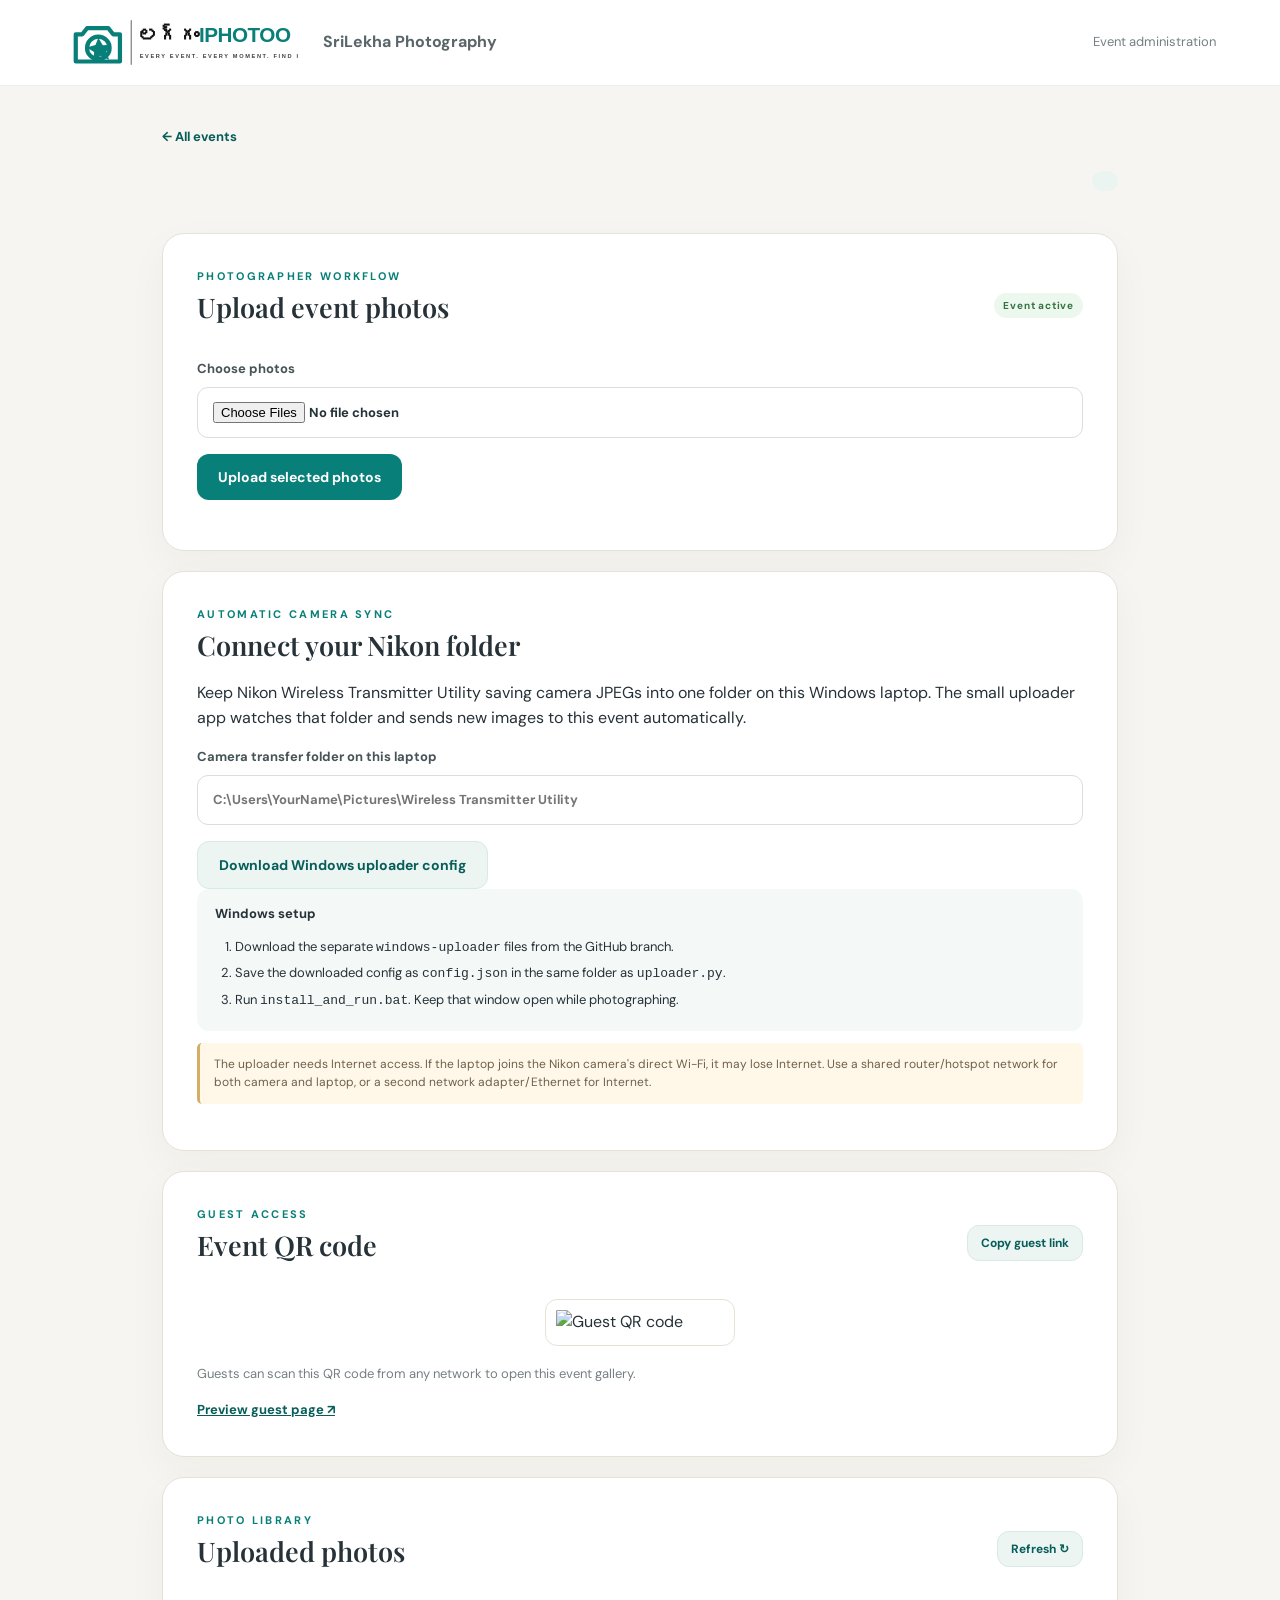
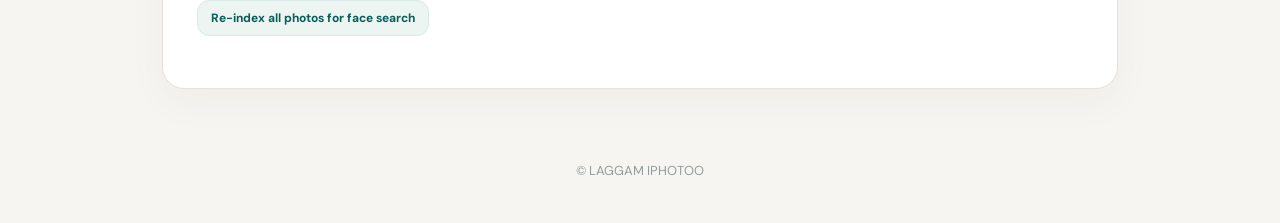
==== commit 77ff38b1: "Add admin re-index action for existing event photos" ====
--- a/static/admin.html
+++ b/static/admin.html
@@ -1,45 +1,20 @@
 <!doctype html>
 <html lang="en"><head><meta charset="utf-8"><meta name="viewport" content="width=device-width,initial-scale=1"><title>Event admin | LAGGAM IPHOTOO</title><link rel="stylesheet" href="/static/style.css"></head><body>
-<header class="site-header"><a class="brand" href="/"><img src="/static/logo-laggam.jpg" alt="LAGGAM IPHOTOO logo"></a><div class="studio-name">SriLekha Photography</div><span class="header-tagline">Private event administration</span></header>
+<header class="site-header"><a class="brand" href="/"><img src="/static/logo.svg" alt="LAGGAM IPHOTOO logo"></a><div class="studio-name">SriLekha Photography</div><span class="header-tagline">Event administration</span></header>
 <main class="shell admin-shell"><a class="back-link" href="/">← All events</a><section class="admin-title"><div><div class="section-kicker" id="event-type"></div><h1 id="event-name"></h1><p id="event-meta" class="muted"></p></div><div class="event-code-badge" id="event-code"></div></section>
-<section class="panel"><div class="section-kicker">CAMERA FOLDER CONNECTION</div><h2>Connect the Nikon transfer folder</h2><p>Set Nikon Wireless Transmitter Utility to save camera JPEGs into one dedicated event folder on this laptop. Paste that exact Windows folder path below. LAGGAM IPHOTOO watches it and serves the original files directly—no photo upload or download step is needed.</p>
-<form id="folder-form"><label>Photo folder location on this laptop<input id="folder-path" name="folder" placeholder="D:\LAGGAM\Events\Prabhakar-Aruna" required></label><label class="consent-row"><input type="checkbox" id="face-enabled" name="face_enabled" value="true"><span><strong>Enable local face detection and matching.</strong> I confirm the event organiser has authority/permission to process people’s faces in these event photographs for attendee photo search, and will explain this to guests.</span></label><button class="primary" type="submit">Save folder and start monitoring →</button></form><p id="folder-status" class="status-message" aria-live="polite"></p><div class="instruction-box"><strong>Important camera setup</strong><ol><li>Open Nikon Wireless Transmitter Utility on this laptop.</li><li>Pair the Nikon Z6 with the computer using its Connect to PC wireless workflow.</li><li>Set the destination folder to the exact path entered above.</li><li>Use JPEG transfer for the online gallery. RAW/NEF files are not indexed in this version.</li><li>Take a test photo. It should appear in this gallery after the transfer completes and the watcher detects it.</li></ol></div><p class="warning-note">Use a separate folder for each event. The laptop must stay powered on and connected to the Internet. Keep this server window open during the event.</p></section>
-<section class="panel"><div class="events-heading"><div><div class="section-kicker">LIVE INDEXING</div><h2>Folder monitor status</h2></div><button class="secondary small" id="refresh-status" type="button">Refresh ↻</button></div><div class="stats-grid"><div><strong id="total-photos">0</strong><span>Photos found</span></div><div><strong id="indexed-photos">0</strong><span>Indexed</span></div><div><strong id="face-count">0</strong><span>Faces detected</span></div></div><p id="monitor-message" class="muted">Waiting for a folder to be connected.</p><button class="secondary" id="rescan" type="button">Scan folder now ↻</button></section>
-<section class="panel"><div class="events-heading"><div><div class="section-kicker">GUEST ACCESS</div><h2>Event QR code</h2></div><button class="secondary small" id="copy-link" type="button">Copy guest link</button></div><img id="qr" class="qr-large" src="/api/events/__ID__/qr" alt="Guest QR code"><p class="muted" id="qr-help">Scan the QR code to open this event from a guest's phone.</p><a class="text-link" href="/event/__ID__" target="_blank">Preview guest page ↗</a></section>
-<section class="panel"><div class="events-heading"><div><div class="section-kicker">EVENT PHOTO FOLDER</div><h2>Photos detected automatically</h2></div></div><div id="gallery" class="gallery"><p class="muted">No images detected yet.</p></div></section>
-<section class="panel danger-panel"><div class="section-kicker">EVENT CLEANUP</div><h2>Delete completed event</h2><p class="muted">This removes the event record, face vectors and gallery index. The original photos in the Nikon folder are kept unless you explicitly select the deletion option.</p><label class="consent-row"><input type="checkbox" id="delete-source"><span>Also delete all JPG/JPEG/PNG/WEBP files inside the monitored folder and its subfolders. Only tick this when the folder is dedicated to this event.</span></label><button class="danger-button" id="delete-event" type="button">Delete event and its index</button><p id="delete-message" class="status-message"></p></section></main><footer>© LAGGAM IPHOTOO <span>·</span> SriLekha Photography</footer>
+<section class="panel"><div class="events-heading"><div><div class="section-kicker">PHOTOGRAPHER WORKFLOW</div><h2>Upload event photos</h2></div><span class="status-pill">Event active</span></div><form id="upload-form"><label>Choose photos<input type="file" name="files" accept="image/jpeg,image/png,image/webp" multiple required></label><button class="primary" type="submit">Upload selected photos</button></form><p id="upload-status" class="status-message" aria-live="polite"></p></section>
+<section class="panel"><div class="section-kicker">AUTOMATIC CAMERA SYNC</div><h2>Connect your Nikon folder</h2><p>Keep Nikon Wireless Transmitter Utility saving camera JPEGs into one folder on this Windows laptop. The small uploader app watches that folder and sends new images to this event automatically.</p><label>Camera transfer folder on this laptop<input id="watch-folder" placeholder="C:\Users\YourName\Pictures\Wireless Transmitter Utility"></label><button class="secondary" id="download-config" type="button">Download Windows uploader config</button><div class="instruction-box"><strong>Windows setup</strong><ol><li>Download the separate <code>windows-uploader</code> files from the GitHub branch.</li><li>Save the downloaded config as <code>config.json</code> in the same folder as <code>uploader.py</code>.</li><li>Run <code>install_and_run.bat</code>. Keep that window open while photographing.</li></ol></div><p class="warning-note">The uploader needs Internet access. If the laptop joins the Nikon camera's direct Wi-Fi, it may lose Internet. Use a shared router/hotspot network for both camera and laptop, or a second network adapter/Ethernet for Internet.</p></section>
+<section class="panel"><div class="events-heading"><div><div class="section-kicker">GUEST ACCESS</div><h2>Event QR code</h2></div><button class="secondary small" id="copy-link" type="button">Copy guest link</button></div><img id="qr" class="qr-large" src="/api/events/__ID__/qr" alt="Guest QR code"><p class="muted">Guests can scan this QR code from any network to open this event gallery.</p><a class="text-link" href="/event/__ID__" target="_blank">Preview guest page ↗</a></section>
+<section class="panel"><div class="events-heading"><div><div class="section-kicker">PHOTO LIBRARY</div><h2>Uploaded photos</h2></div><button class="secondary small" id="refresh-gallery" type="button">Refresh ↻</button></div><p id="photo-count" class="muted"></p><div class="admin-tools"><button class="secondary small" id="reindex-faces" type="button">Re-index all photos for face search</button><span id="reindex-status" class="muted tiny"></span></div><div id="gallery" class="gallery"></div></section></main><footer>© LAGGAM IPHOTOO</footer>
 <script>
-const ev=__EVENT__,id='__ID__',token='__ADMIN_TOKEN__';const $=s=>document.querySelector(s),headers={'X-Admin-Token':token};
-$('#event-name').textContent=ev.name;$('#event-type').textContent=(ev.event_type||'EVENT').toUpperCase();$('#event-meta').textContent=[ev.date,ev.venue].filter(Boolean).join(' · ');$('#event-code').textContent='EVENT CODE '+id;
-$('#folder-path').value=ev.folder_path||'';$('#face-enabled').checked=!!ev.face_search_enabled;
+const ev=__EVENT__,id='__ID__',adminToken='__ADMIN_TOKEN__';const $=s=>document.querySelector(s);const auth={'X-Admin-Token':adminToken};
+$('#event-name').textContent=ev.name;$('#event-type').textContent=(ev.event_type||'EVENT').toUpperCase();$('#event-meta').textContent=[ev.date,ev.venue].filter(Boolean).join(' · ');$('#event-code').textContent='CODE '+id;
 const guestUrl=location.origin+'/event/'+id;
+async function refreshGallery(){try{const r=await fetch('/api/events/'+id+'/photos',{headers:auth});if(!r.ok)throw new Error('Gallery access denied. Reopen the private admin link.');const photos=await r.json();$('#photo-count').textContent=photos.length+' photos in this event';$('#gallery').innerHTML='';for(const p of photos){const article=document.createElement('article'),img=document.createElement('img'),a=document.createElement('a');img.src=p.url;img.alt='Event photo';a.href=p.url;a.download=p.name;a.textContent='Download';article.append(img,a);$('#gallery').append(article)}if(!photos.length)$('#gallery').innerHTML='<p class="muted">No photos uploaded yet.</p>'}catch(e){$('#photo-count').textContent=e.message}}
+$('#upload-form').onsubmit=async e=>{e.preventDefault();const files=[...e.target.files.files];const status=$('#upload-status');for(let i=0;i<files.length;i++){status.textContent='Uploading '+(i+1)+' of '+files.length+'…';const fd=new FormData();fd.append('file',files[i]);const r=await fetch('/api/events/'+id+'/upload',{method:'POST',headers:auth,body:fd});const d=await r.json();if(!r.ok){status.textContent=d.detail||'Upload failed';return}}status.textContent='Uploads complete. Face indexing is attempted for each photo; check the status returned by the server.';e.target.reset();refreshGallery()};
+$('#refresh-gallery').onclick=refreshGallery;
+$('#reindex-faces').onclick=async()=>{const button=$('#reindex-faces'),status=$('#reindex-status');button.disabled=true;status.textContent='Re-indexing all event photos…';try{const r=await fetch('/api/events/'+id+'/reindex',{method:'POST',headers:auth});const d=await r.json();if(!r.ok)throw new Error(d.detail||'Re-index failed');status.textContent=d.message+' Failed photos: '+d.failed_count;}catch(e){status.textContent=e.message}finally{button.disabled=false}};
 $('#copy-link').onclick=()=>navigator.clipboard?.writeText(guestUrl);
-$('#folder-form').onsubmit=async e=>{
- e.preventDefault();const fd=new FormData();fd.append('folder',$('#folder-path').value.trim());fd.append('face_enabled',$('#face-enabled').checked?'true':'false');
- const status=$('#folder-status');status.textContent='Saving folder connection…';
- try{const r=await fetch('/api/events/'+id+'/watch-folder',{method:'POST',headers,body:fd}),d=await r.json();if(!r.ok)throw new Error(d.detail||'Folder could not be connected');status.textContent=d.message+' Face AI '+(d.face_search_enabled?'is enabled and will index new photos.':'is disabled; photos will be visible but selfie search will not run.');refreshAll()}
- catch(err){status.textContent=err.message}
-};
-async function refreshGallery(){
- try{const r=await fetch('/api/events/'+id+'/photos',{headers});if(!r.ok)throw new Error('Gallery access denied. Reopen this private Admin link.');const photos=await r.json();const box=$('#gallery');box.innerHTML='';
- if(!photos.length){box.innerHTML='<p class="muted">No images have been detected yet. Take a test photo after configuring Nikon transfer.</p>';return}
- for(const p of photos){const card=document.createElement('article'),img=document.createElement('img'),a=document.createElement('a'),small=document.createElement('small');img.src=p.url;img.alt='Event photo';a.href=p.url;a.download=p.file_name;a.textContent='Open / download';small.className='photo-status';small.textContent=p.status==='indexed'?(p.faces+' faces indexed'):p.status==='ai_error'?'AI error':p.status==='photos_only'?'Photo saved · AI off':'Waiting for indexing';card.append(img,a,small);box.append(card)}
- }catch(err){$('#gallery').textContent=err.message}
-}
-async function refreshStatus(){
- try{const r=await fetch('/api/events/'+id+'/status',{headers});const d=await r.json();if(!r.ok)throw new Error(d.detail||'Status unavailable');$('#total-photos').textContent=d.counts.total;$('#indexed-photos').textContent=d.counts.indexed;$('#face-count').textContent=d.counts.faces;$('#monitor-message').textContent=d.folder_path?'Watching '+d.folder_path+' · '+(d.watcher_running?'monitor active':'monitor not running')+(d.face_search_enabled?' · face AI enabled':' · face AI disabled'):'Connect a camera transfer folder above.';$('#qr-help').textContent=d.public_url?'Guest link active: '+d.public_url+'/event/'+id:'Public link not ready. Restart start_event.bat and wait for the Cloudflare link.'}
- catch(err){$('#monitor-message').textContent=err.message}
-}
-async function refreshAll(){await refreshStatus();await refreshGallery()}
-$('#refresh-status').onclick=refreshAll;$('#rescan').onclick=async()=>{const r=await fetch('/api/events/'+id+'/rescan',{method:'POST',headers});const d=await r.json();$('#monitor-message').textContent=d.message||d.detail||'Scan queued';setTimeout(refreshAll,1800)};
-$('#delete-event').onclick=async()=>{
- const deleteSource=$('#delete-source').checked;
- const confirmText=deleteSource?'This will permanently delete the event and every supported image file in the selected folder and subfolders. Continue?':'This will permanently delete the event record and face index. Original folder photos will be left in place. Continue?';
- if(!window.confirm(confirmText))return;
- const r=await fetch('/api/events/'+id+'?delete_source_photos='+(deleteSource?'true':'false'),{method:'DELETE',headers});const d=await r.json();
- if(!r.ok){$('#delete-message').textContent=d.detail||'Could not delete event';return}
- $('#delete-message').textContent=d.message+' Removed files: '+d.source_photos_deleted;
- setTimeout(()=>location.href='/',2500);
-};
-refreshAll();setInterval(refreshAll,6000);
+$('#download-config').onclick=()=>{const folder=$('#watch-folder').value.trim();if(!folder){alert('Enter the exact Nikon transfer folder path first.');return}const config={base_url:location.origin,event_id:id,admin_token:adminToken,watch_folder:folder,poll_seconds:4};const blob=new Blob([JSON.stringify(config,null,2)],{type:'application/json'});const url=URL.createObjectURL(blob),a=document.createElement('a');a.href=url;a.download='laggam-uploader-'+id+'.json';a.click();URL.revokeObjectURL(url)};
+refreshGallery();
 </script></body></html>
--- a/static/style.css
+++ b/static/style.css
@@ -2,14 +2,15 @@
 :root{--teal:#087f78;--teal-dark:#075e59;--gold:#d5ad64;--ink:#263238;--muted:#758084;--cream:#fbf7f0;--border:#e7e1d8;--rose:#80334b}
 *{box-sizing:border-box}body{margin:0;background:#f7f5f1;color:var(--ink);font-family:'DM Sans',sans-serif;line-height:1.55}
 .site-header{min-height:82px;padding:12px clamp(18px,5vw,70px);background:#fff;display:flex;align-items:center;gap:24px;border-bottom:1px solid #eee;position:sticky;top:0;z-index:10}
-.brand{display:flex;align-items:center;min-width:240px}.brand img{width:245px;max-width:100%;height:auto;display:block}.studio-name{font-weight:700;color:#596569;white-space:nowrap}.header-tagline{margin-left:auto;color:var(--muted);font-size:13px;text-align:right}
+.brand{display:flex;align-items:center;min-width:210px}.brand img{width:235px;max-width:100%;height:auto;display:block}.studio-name{font-weight:700;color:#596569;white-space:nowrap}.header-tagline{margin-left:auto;color:var(--muted);font-size:13px;text-align:right}
 .shell{max-width:1060px;margin:38px auto;padding:0 22px}.hero{padding:22px 8px 30px}.eyebrow,.section-kicker{color:var(--teal);font-size:11px;letter-spacing:2.3px;font-weight:700;text-transform:uppercase}.hero h1{font:600 clamp(38px,6.5vw,68px)/1.12 'Playfair Display',serif;margin:12px 0 14px}.hero h1 em{color:var(--teal)}.hero p{max-width:720px;color:var(--muted);font-size:17px}
 .panel{background:#fff;border:1px solid var(--border);border-radius:22px;padding:clamp(20px,4vw,34px);margin:20px 0;box-shadow:0 14px 40px #3c28100a}.panel h2,.events-section h2{font:600 27px 'Playfair Display',serif;margin:4px 0 20px}.panel h2{margin-bottom:18px}
 label{display:block;font-size:13px;font-weight:700;color:#465457;margin:16px 0}input,select{display:block;width:100%;margin-top:8px;padding:14px 15px;border:1px solid #d9dfdc;border-radius:11px;font:inherit;background:white;color:var(--ink);min-height:48px}input:focus,select:focus{outline:2px solid #b9dfd8;border-color:var(--teal)}
 .form-grid{display:grid;grid-template-columns:1fr 1fr;gap:16px}.primary,.secondary{border:0;border-radius:12px;padding:14px 21px;font:700 14px 'DM Sans',sans-serif;cursor:pointer;display:inline-flex;align-items:center;justify-content:center;gap:12px;text-decoration:none}.primary{background:var(--teal);color:white}.primary:hover,.primary-link:hover{background:var(--teal-dark)}.primary:disabled{opacity:.6;cursor:wait}.secondary{background:#edf5f3;color:var(--teal-dark);border:1px solid #d8eae6}.small{padding:9px 13px;font-size:12px}.form-note,.muted{color:var(--muted);font-size:13px}.created-card{margin-top:24px;padding:22px;border-radius:16px;background:#eff8f5;border:1px solid #d8ebe5}.success-kicker{font-size:11px;letter-spacing:2px;color:var(--teal);font-weight:700}.created-card h3{font:600 24px 'Playfair Display',serif;margin:7px 0}.created-code{display:flex;align-items:center;gap:9px;flex-wrap:wrap}.copy-button{border:1px solid #c9dfd9;background:white;color:var(--teal-dark);padding:5px 9px;border-radius:7px}.created-actions,.event-actions{display:flex;gap:15px;align-items:center;flex-wrap:wrap;margin-top:14px}.primary-link{background:var(--teal);color:#fff;border-radius:9px;padding:10px 13px;text-decoration:none;font-weight:700;font-size:13px}.text-link,.back-link{color:var(--teal-dark);font-weight:700;font-size:13px}.qr-large{display:block;width:190px;max-width:80%;background:white;padding:10px;border:1px solid var(--border);border-radius:12px;margin:18px auto}
-.events-section{margin:42px 0}.events-heading{display:flex;justify-content:space-between;align-items:center;gap:15px}.events-section h2{margin:5px 0 15px}.events-grid{display:grid;grid-template-columns:repeat(auto-fit,minmax(250px,1fr));gap:15px}.event-card{background:white;border:1px solid var(--border);border-radius:16px;padding:18px;box-shadow:0 8px 24px #3c281008}.event-card-top{display:flex;justify-content:space-between;gap:10px;align-items:center}.event-type,.event-code,.event-code-badge,.status-pill{font-size:10px;letter-spacing:.8px;font-weight:700;border-radius:40px;padding:5px 9px;background:#eaf5f2;color:var(--teal-dark)}.event-code{background:#f3f1ec;color:#697174}.event-card h3{font:600 21px 'Playfair Display',serif;margin:14px 0 4px}.event-stats{font-size:12px;color:var(--muted);margin-top:10px}.event-actions{border-top:1px solid #eee;margin-top:15px;padding-top:13px}.tiny{font-size:11px}.empty-state{background:white;padding:25px;border:1px dashed #d6dedb;border-radius:14px;color:var(--muted)}
+.events-section{margin:42px 0}.events-heading{display:flex;justify-content:space-between;align-items:center;gap:15px}.events-section h2{margin:5px 0 15px}.events-grid{display:grid;grid-template-columns:repeat(auto-fit,minmax(250px,1fr));gap:15px}.event-card{background:white;border:1px solid var(--border);border-radius:16px;padding:18px;box-shadow:0 8px 24px #3c281008}.event-card-top{display:flex;justify-content:space-between;gap:10px;align-items:center}.event-type,.event-code,.event-code-badge,.status-pill{font-size:10px;letter-spacing:.8px;font-weight:700;border-radius:40px;padding:5px 9px;background:#eaf5f2;color:var(--teal-dark)}.event-code{background:#f3f1ec;color:#697174}.event-card h3{font:600 21px 'Playfair Display',serif;margin:14px 0 4px}.event-stats{font-size:12px;color:var(--muted);margin-top:10px}.event-actions{border-top:1px solid #eee;margin-top:15px;padding-top:13px}.empty-state{background:white;padding:25px;border:1px dashed #d6dedb;border-radius:14px;color:var(--muted)}
 footer{text-align:center;color:#939b9b;padding:34px 15px 45px;font-size:13px}footer span{color:var(--gold)}
 .guest-shell{max-width:840px}.event-cover{border:1px solid #ead7ba;border-radius:32px;padding:clamp(35px,8vw,80px) clamp(24px,7vw,70px);text-align:center;background:linear-gradient(140deg,#fffaf2,#f7e8df);box-shadow:0 18px 45px #60442a0d}.event-cover h1{font:600 clamp(35px,7.5vw,64px)/1.17 'Playfair Display',serif;color:var(--rose);margin:18px auto;max-width:700px;overflow-wrap:anywhere}.event-meta{color:#80777a}.gold-divider{color:var(--gold);font-size:22px;margin:28px}.cover-copy{max-width:500px;margin:0 auto 30px;color:#746a6e;font-size:18px}.find-button{font-size:17px;padding:18px 30px}
 .admin-shell{max-width:1000px}.back-link{text-decoration:none}.admin-title{display:flex;justify-content:space-between;align-items:center;gap:15px;padding:22px 0}.admin-title h1{font:600 clamp(28px,5vw,44px) 'Playfair Display',serif;margin:5px 0}.event-code-badge{font-size:12px;padding:10px 13px}.status-pill{background:#ecf7ed;color:#327340}.instruction-box{background:#f4f8f7;padding:15px 18px;border-radius:12px;font-size:13px}.instruction-box ol{padding-left:20px;margin-bottom:0}.instruction-box li{margin:5px 0}.warning-note,.privacy-note{background:#fff8e9;border-left:3px solid var(--gold);padding:12px 14px;color:#6e604b;font-size:12px;border-radius:5px}.privacy-note{background:#f3f7f6;border-left-color:var(--teal)}
-.gallery{display:grid;grid-template-columns:repeat(auto-fill,minmax(155px,1fr));gap:13px;margin-top:18px}.gallery article{background:white;border:1px solid var(--border);border-radius:12px;overflow:hidden}.gallery img{width:100%;height:185px;object-fit:cover;display:block}.gallery a{display:block;padding:10px;color:var(--teal-dark);font-size:13px;font-weight:700}.consent-row{display:flex;gap:10px;align-items:flex-start;font-size:12px;font-weight:500;line-height:1.5}.consent-row input{width:18px;min-width:18px;height:18px;min-height:18px;margin:2px 0 0}.status-message{margin:16px 0;color:var(--teal-dark);font-size:14px}.error{color:#a12828}.hidden{display:none!important}
-@media(max-width:680px){.site-header{gap:10px;padding:10px 13px;flex-wrap:wrap}.brand{min-width:0;width:58%}.brand img{width:100%;max-width:230px}.studio-name{font-size:11px}.header-tagline{display:none}.shell{margin:18px auto;padding:0 14px}.form-grid{grid-template-columns:1fr;gap:0}.hero p{font-size:15px}.events-heading{align-items:flex-start}.event-actions{gap:11px}.event-cover{border-radius:23px}.admin-title{align-items:flex-start;flex-direction:column}.panel{border-radius:17px}.cover-copy{font-size:16px}}
+.gallery{display:grid;grid-template-columns:repeat(auto-fill,minmax(155px,1fr));gap:13px;margin-top:18px}.gallery article{background:white;border:1px solid var(--border);border-radius:12px;overflow:hidden}.gallery img{width:100%;height:185px;object-fit:cover;display:block}.gallery a{display:block;padding:10px;color:var(--teal-dark);font-size:13px;font-weight:700}.photo-status{display:block;padding:0 10px 10px;color:var(--muted);font-size:11px}.consent-row{display:flex;gap:10px;align-items:flex-start;font-size:12px;font-weight:500;line-height:1.5}.consent-row input{width:18px;min-width:18px;height:18px;min-height:18px;margin:2px 0 0}.status-message{margin:16px 0;color:var(--teal-dark);font-size:14px}.error{color:#a12828}.hidden{display:none!important}
+.server-status{display:flex;align-items:center;gap:12px;background:#edf8f4;border:1px solid #d8ebe5;border-radius:14px;padding:14px 17px;margin-bottom:18px}.server-status p{margin:2px 0 0}.server-status button{margin-left:auto}.live-dot{width:10px;height:10px;border-radius:50%;background:#2ea36e;box-shadow:0 0 0 5px #2ea36e20}.pin-panel{max-width:560px;margin:0 auto}.stats-grid{display:grid;grid-template-columns:repeat(3,1fr);gap:12px}.stats-grid div{padding:15px;border-radius:12px;background:#f5f8f7;text-align:center}.stats-grid strong{display:block;font:600 26px 'Playfair Display',serif;color:var(--teal)}.stats-grid span{font-size:11px;color:var(--muted)}.danger-panel{border-color:#ecd8d4}.danger-button{background:#a33d38;color:white;border:0;border-radius:10px;padding:12px 16px;font-weight:700;cursor:pointer}
+@media(max-width:680px){.site-header{gap:10px;padding:10px 13px;flex-wrap:wrap}.brand{min-width:0;width:58%}.brand img{width:100%;max-width:230px}.studio-name{font-size:11px}.header-tagline{display:none}.shell{margin:18px auto;padding:0 14px}.form-grid{grid-template-columns:1fr;gap:0}.hero p{font-size:15px}.events-heading{align-items:flex-start}.event-actions{gap:11px}.event-cover{border-radius:23px}.admin-title{align-items:flex-start;flex-direction:column}.panel{border-radius:17px}.cover-copy{font-size:16px}.server-status{align-items:flex-start;flex-wrap:wrap}.server-status button{margin-left:22px}.stats-grid{gap:7px}.stats-grid div{padding:10px 4px}}
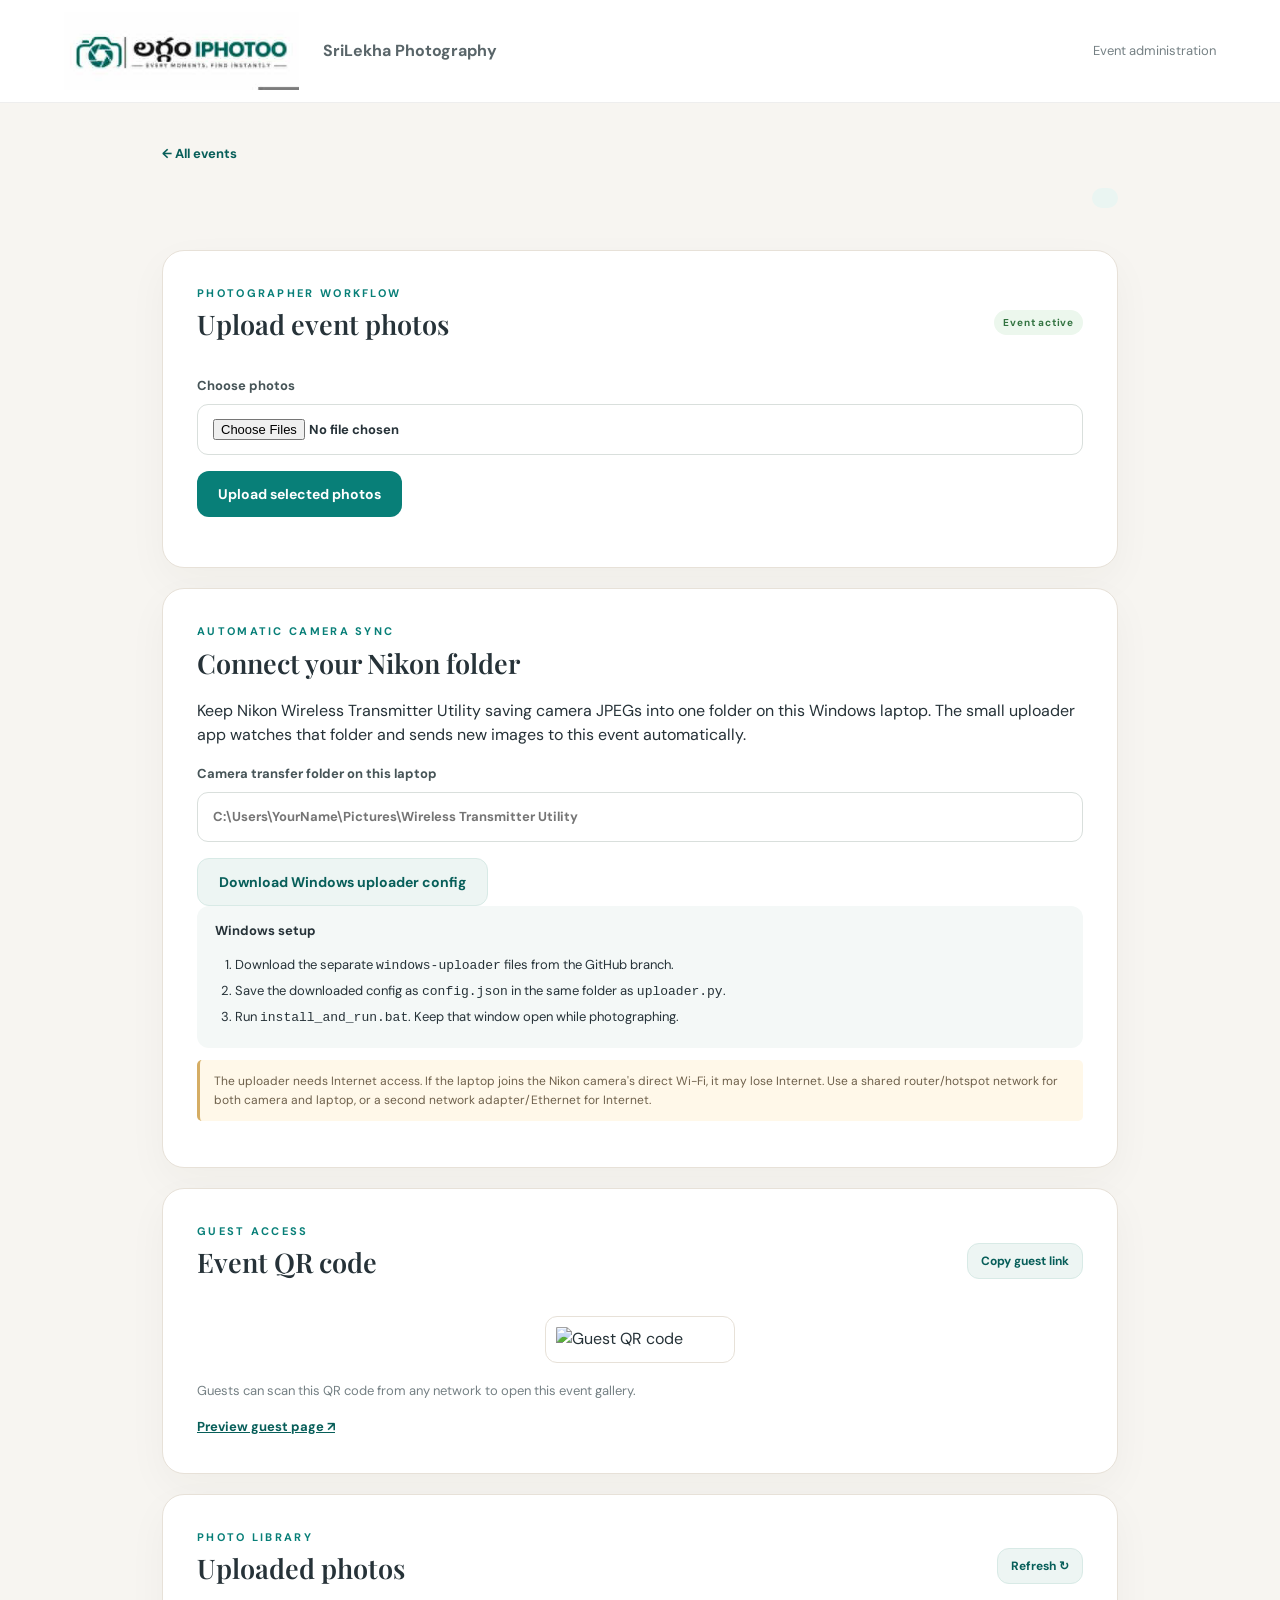
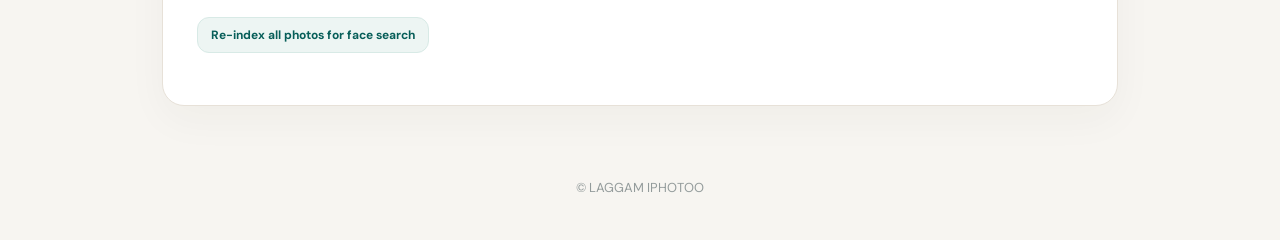
==== commit 0f88cf0a: "Use provided LAGGAM IPHOTOO logo across all pages" ====
--- a/static/admin.html
+++ b/static/admin.html
@@ -1,6 +1,6 @@
 <!doctype html>
 <html lang="en"><head><meta charset="utf-8"><meta name="viewport" content="width=device-width,initial-scale=1"><title>Event admin | LAGGAM IPHOTOO</title><link rel="stylesheet" href="/static/style.css"></head><body>
-<header class="site-header"><a class="brand" href="/"><img src="/static/logo.svg" alt="LAGGAM IPHOTOO logo"></a><div class="studio-name">SriLekha Photography</div><span class="header-tagline">Event administration</span></header>
+<header class="site-header"><a class="brand" href="/"><img src="/static/brand-logo.jpg" alt="LAGGAM IPHOTOO logo"></a><div class="studio-name">SriLekha Photography</div><span class="header-tagline">Event administration</span></header>
 <main class="shell admin-shell"><a class="back-link" href="/">← All events</a><section class="admin-title"><div><div class="section-kicker" id="event-type"></div><h1 id="event-name"></h1><p id="event-meta" class="muted"></p></div><div class="event-code-badge" id="event-code"></div></section>
 <section class="panel"><div class="events-heading"><div><div class="section-kicker">PHOTOGRAPHER WORKFLOW</div><h2>Upload event photos</h2></div><span class="status-pill">Event active</span></div><form id="upload-form"><label>Choose photos<input type="file" name="files" accept="image/jpeg,image/png,image/webp" multiple required></label><button class="primary" type="submit">Upload selected photos</button></form><p id="upload-status" class="status-message" aria-live="polite"></p></section>
 <section class="panel"><div class="section-kicker">AUTOMATIC CAMERA SYNC</div><h2>Connect your Nikon folder</h2><p>Keep Nikon Wireless Transmitter Utility saving camera JPEGs into one folder on this Windows laptop. The small uploader app watches that folder and sends new images to this event automatically.</p><label>Camera transfer folder on this laptop<input id="watch-folder" placeholder="C:\Users\YourName\Pictures\Wireless Transmitter Utility"></label><button class="secondary" id="download-config" type="button">Download Windows uploader config</button><div class="instruction-box"><strong>Windows setup</strong><ol><li>Download the separate <code>windows-uploader</code> files from the GitHub branch.</li><li>Save the downloaded config as <code>config.json</code> in the same folder as <code>uploader.py</code>.</li><li>Run <code>install_and_run.bat</code>. Keep that window open while photographing.</li></ol></div><p class="warning-note">The uploader needs Internet access. If the laptop joins the Nikon camera's direct Wi-Fi, it may lose Internet. Use a shared router/hotspot network for both camera and laptop, or a second network adapter/Ethernet for Internet.</p></section>
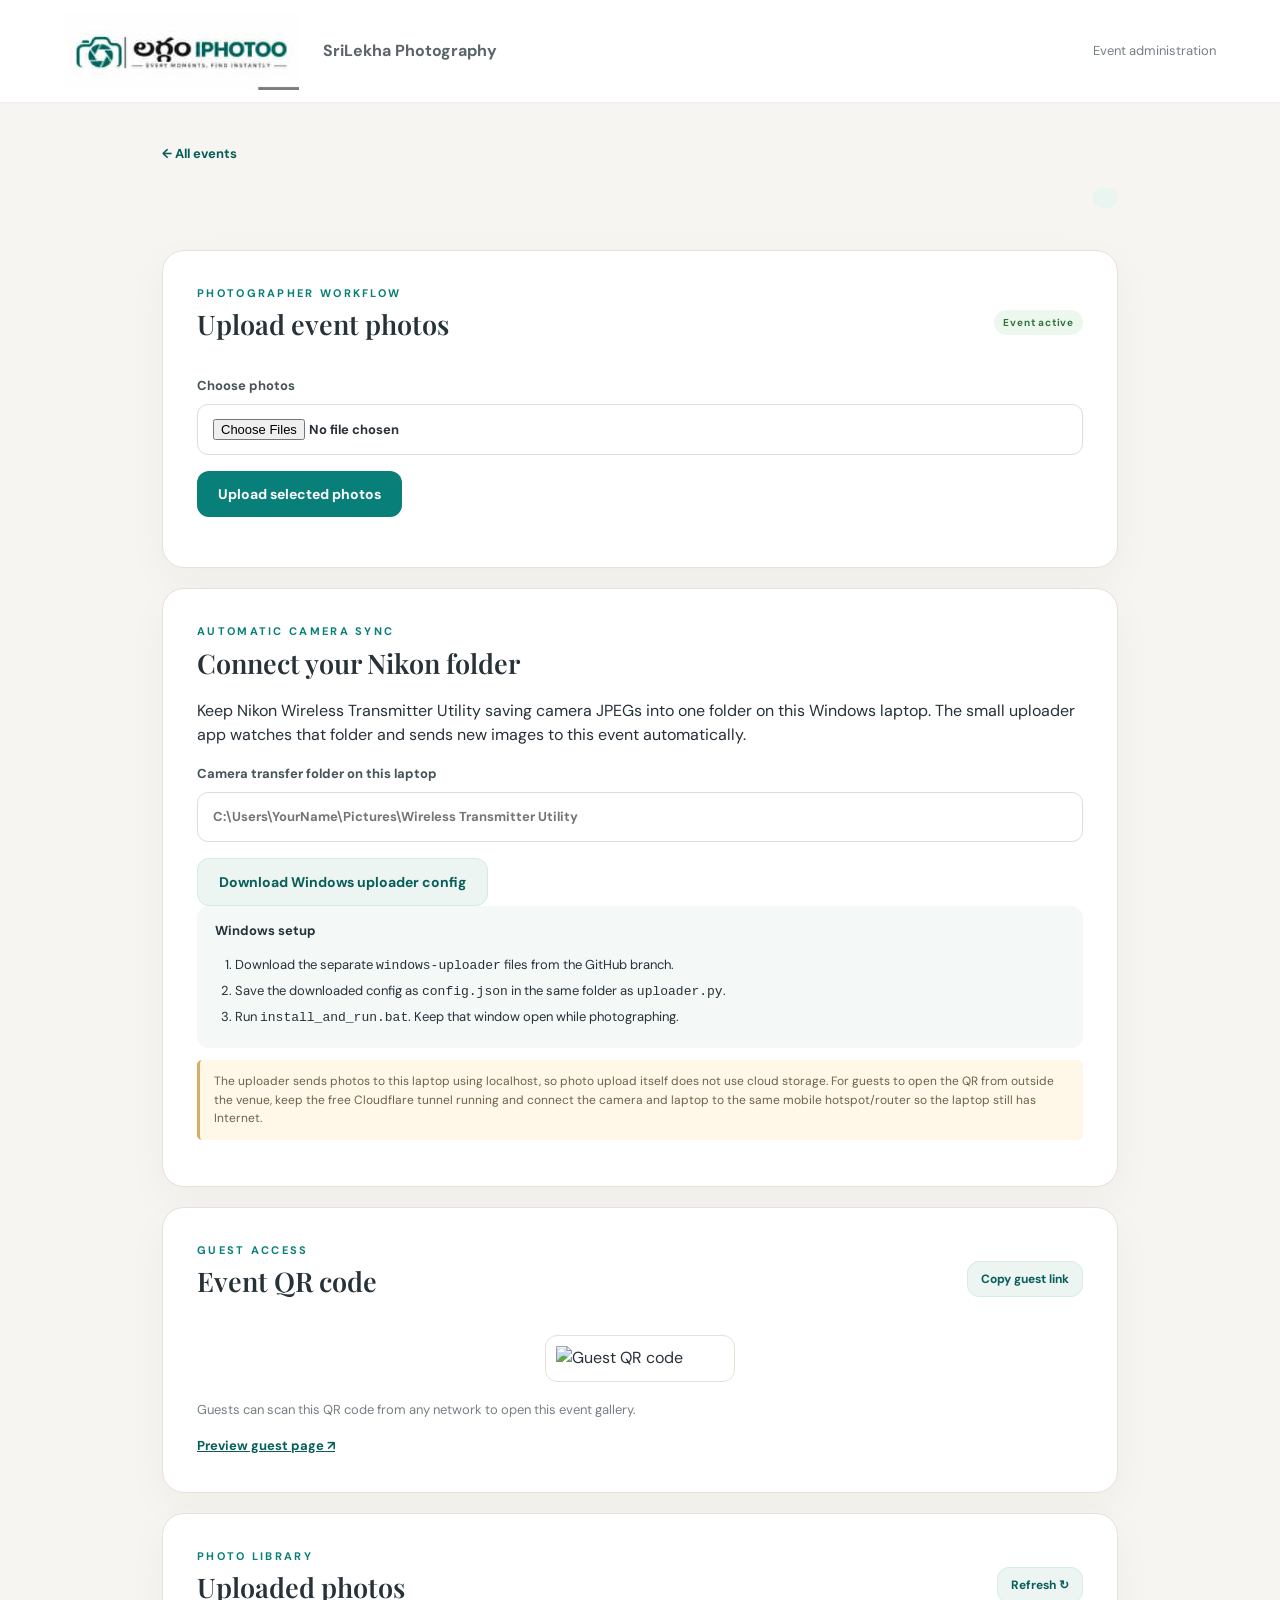
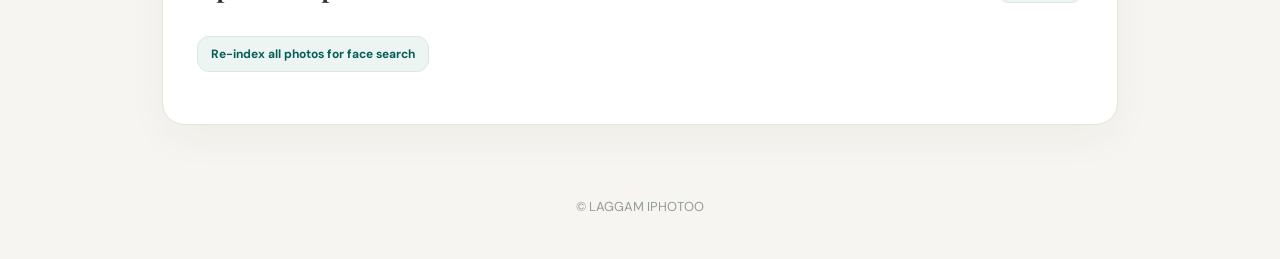
==== commit 7cc93298: "Point Nikon uploader to local laptop API" ====
--- a/static/admin.html
+++ b/static/admin.html
@@ -3,7 +3,7 @@
 <header class="site-header"><a class="brand" href="/"><img src="/static/brand-logo.jpg" alt="LAGGAM IPHOTOO logo"></a><div class="studio-name">SriLekha Photography</div><span class="header-tagline">Event administration</span></header>
 <main class="shell admin-shell"><a class="back-link" href="/">← All events</a><section class="admin-title"><div><div class="section-kicker" id="event-type"></div><h1 id="event-name"></h1><p id="event-meta" class="muted"></p></div><div class="event-code-badge" id="event-code"></div></section>
 <section class="panel"><div class="events-heading"><div><div class="section-kicker">PHOTOGRAPHER WORKFLOW</div><h2>Upload event photos</h2></div><span class="status-pill">Event active</span></div><form id="upload-form"><label>Choose photos<input type="file" name="files" accept="image/jpeg,image/png,image/webp" multiple required></label><button class="primary" type="submit">Upload selected photos</button></form><p id="upload-status" class="status-message" aria-live="polite"></p></section>
-<section class="panel"><div class="section-kicker">AUTOMATIC CAMERA SYNC</div><h2>Connect your Nikon folder</h2><p>Keep Nikon Wireless Transmitter Utility saving camera JPEGs into one folder on this Windows laptop. The small uploader app watches that folder and sends new images to this event automatically.</p><label>Camera transfer folder on this laptop<input id="watch-folder" placeholder="C:\Users\YourName\Pictures\Wireless Transmitter Utility"></label><button class="secondary" id="download-config" type="button">Download Windows uploader config</button><div class="instruction-box"><strong>Windows setup</strong><ol><li>Download the separate <code>windows-uploader</code> files from the GitHub branch.</li><li>Save the downloaded config as <code>config.json</code> in the same folder as <code>uploader.py</code>.</li><li>Run <code>install_and_run.bat</code>. Keep that window open while photographing.</li></ol></div><p class="warning-note">The uploader needs Internet access. If the laptop joins the Nikon camera's direct Wi-Fi, it may lose Internet. Use a shared router/hotspot network for both camera and laptop, or a second network adapter/Ethernet for Internet.</p></section>
+<section class="panel"><div class="section-kicker">AUTOMATIC CAMERA SYNC</div><h2>Connect your Nikon folder</h2><p>Keep Nikon Wireless Transmitter Utility saving camera JPEGs into one folder on this Windows laptop. The small uploader app watches that folder and sends new images to this event automatically.</p><label>Camera transfer folder on this laptop<input id="watch-folder" placeholder="C:\Users\YourName\Pictures\Wireless Transmitter Utility"></label><button class="secondary" id="download-config" type="button">Download Windows uploader config</button><div class="instruction-box"><strong>Windows setup</strong><ol><li>Download the separate <code>windows-uploader</code> files from the GitHub branch.</li><li>Save the downloaded config as <code>config.json</code> in the same folder as <code>uploader.py</code>.</li><li>Run <code>install_and_run.bat</code>. Keep that window open while photographing.</li></ol></div><p class="warning-note">The uploader sends photos to this laptop using localhost, so photo upload itself does not use cloud storage. For guests to open the QR from outside the venue, keep the free Cloudflare tunnel running and connect the camera and laptop to the same mobile hotspot/router so the laptop still has Internet.</p></section>
 <section class="panel"><div class="events-heading"><div><div class="section-kicker">GUEST ACCESS</div><h2>Event QR code</h2></div><button class="secondary small" id="copy-link" type="button">Copy guest link</button></div><img id="qr" class="qr-large" src="/api/events/__ID__/qr" alt="Guest QR code"><p class="muted">Guests can scan this QR code from any network to open this event gallery.</p><a class="text-link" href="/event/__ID__" target="_blank">Preview guest page ↗</a></section>
 <section class="panel"><div class="events-heading"><div><div class="section-kicker">PHOTO LIBRARY</div><h2>Uploaded photos</h2></div><button class="secondary small" id="refresh-gallery" type="button">Refresh ↻</button></div><p id="photo-count" class="muted"></p><div class="admin-tools"><button class="secondary small" id="reindex-faces" type="button">Re-index all photos for face search</button><span id="reindex-status" class="muted tiny"></span></div><div id="gallery" class="gallery"></div></section></main><footer>© LAGGAM IPHOTOO</footer>
 <script>
@@ -15,6 +15,6 @@
 $('#refresh-gallery').onclick=refreshGallery;
 $('#reindex-faces').onclick=async()=>{const button=$('#reindex-faces'),status=$('#reindex-status');button.disabled=true;status.textContent='Re-indexing all event photos…';try{const r=await fetch('/api/events/'+id+'/reindex',{method:'POST',headers:auth});const d=await r.json();if(!r.ok)throw new Error(d.detail||'Re-index failed');status.textContent=d.message+' Failed photos: '+d.failed_count;}catch(e){status.textContent=e.message}finally{button.disabled=false}};
 $('#copy-link').onclick=()=>navigator.clipboard?.writeText(guestUrl);
-$('#download-config').onclick=()=>{const folder=$('#watch-folder').value.trim();if(!folder){alert('Enter the exact Nikon transfer folder path first.');return}const config={base_url:location.origin,event_id:id,admin_token:adminToken,watch_folder:folder,poll_seconds:4};const blob=new Blob([JSON.stringify(config,null,2)],{type:'application/json'});const url=URL.createObjectURL(blob),a=document.createElement('a');a.href=url;a.download='laggam-uploader-'+id+'.json';a.click();URL.revokeObjectURL(url)};
+$('#download-config').onclick=()=>{const folder=$('#watch-folder').value.trim();if(!folder){alert('Enter the exact Nikon transfer folder path first.');return}const config={base_url:'http://127.0.0.1:8000',event_id:id,admin_token:adminToken,watch_folder:folder,poll_seconds:4};const blob=new Blob([JSON.stringify(config,null,2)],{type:'application/json'});const url=URL.createObjectURL(blob),a=document.createElement('a');a.href=url;a.download='laggam-uploader-'+id+'.json';a.click();URL.revokeObjectURL(url)};
 refreshGallery();
 </script></body></html>
